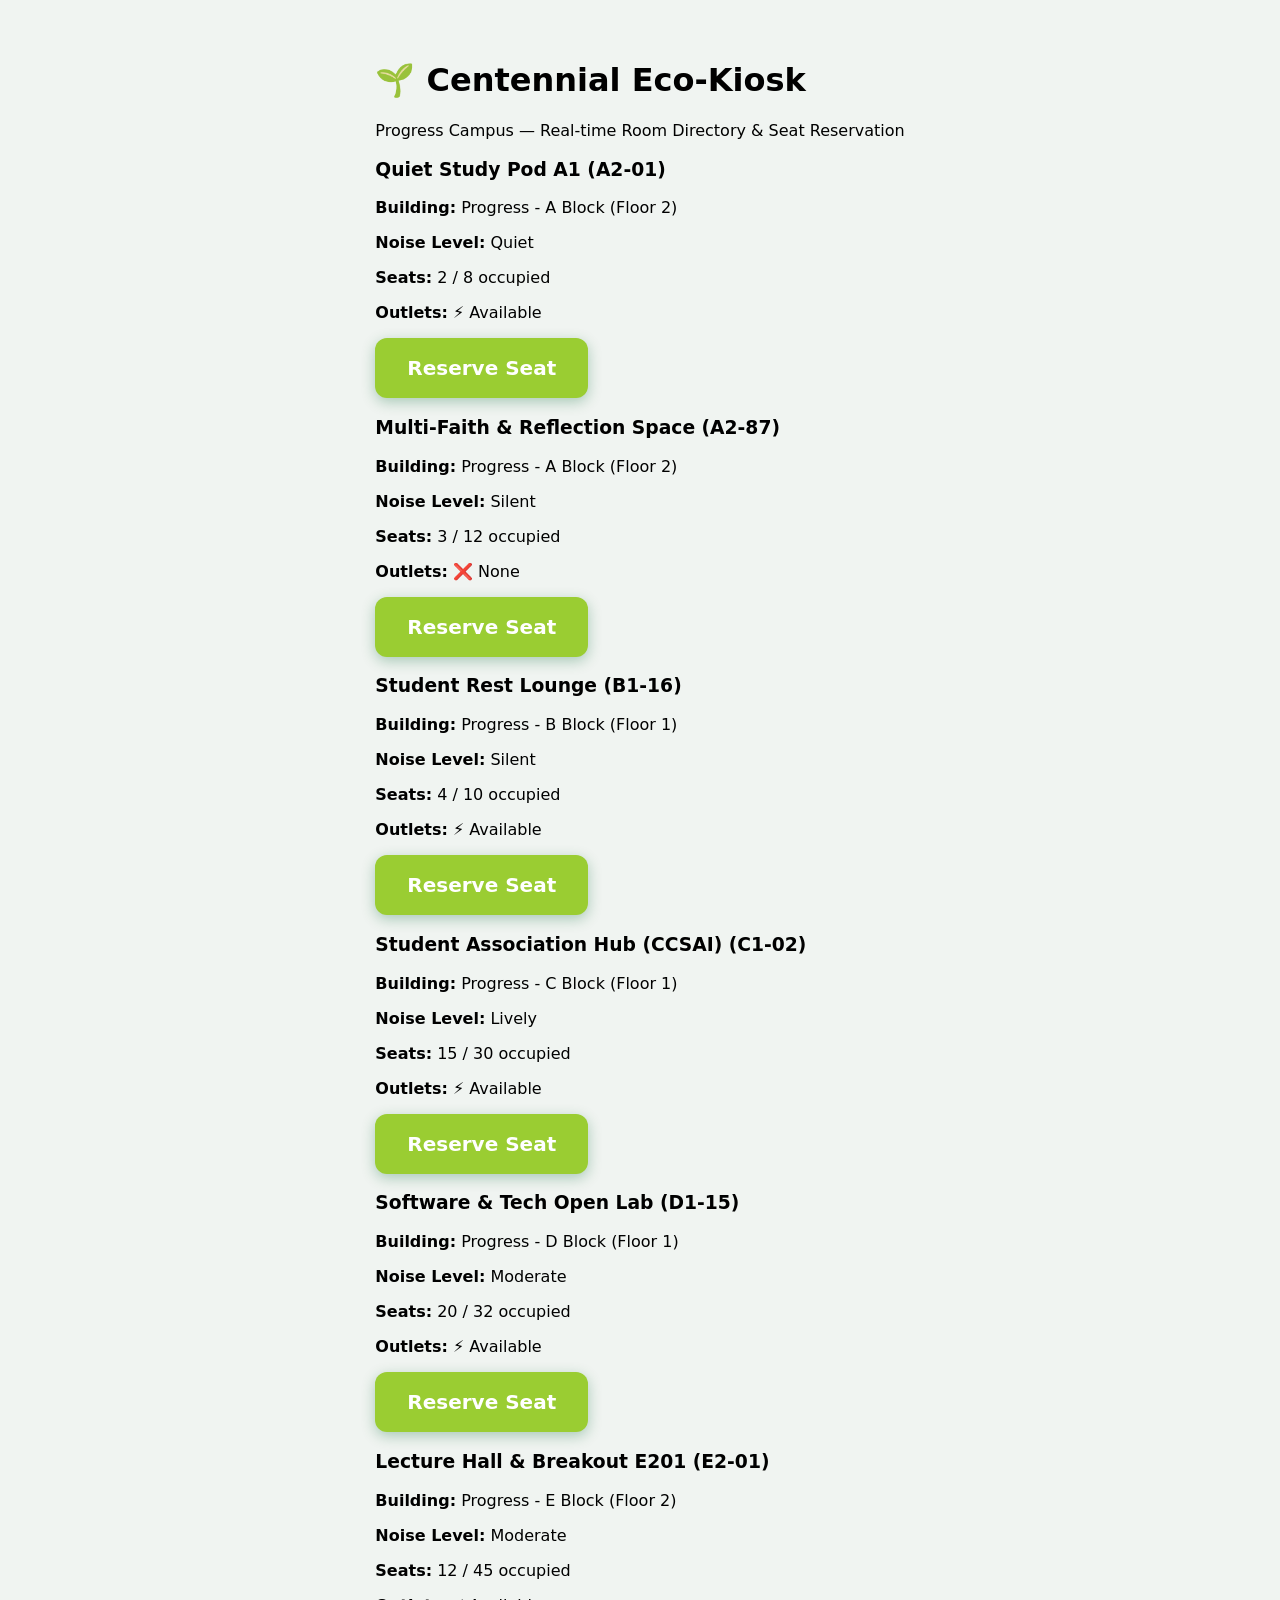
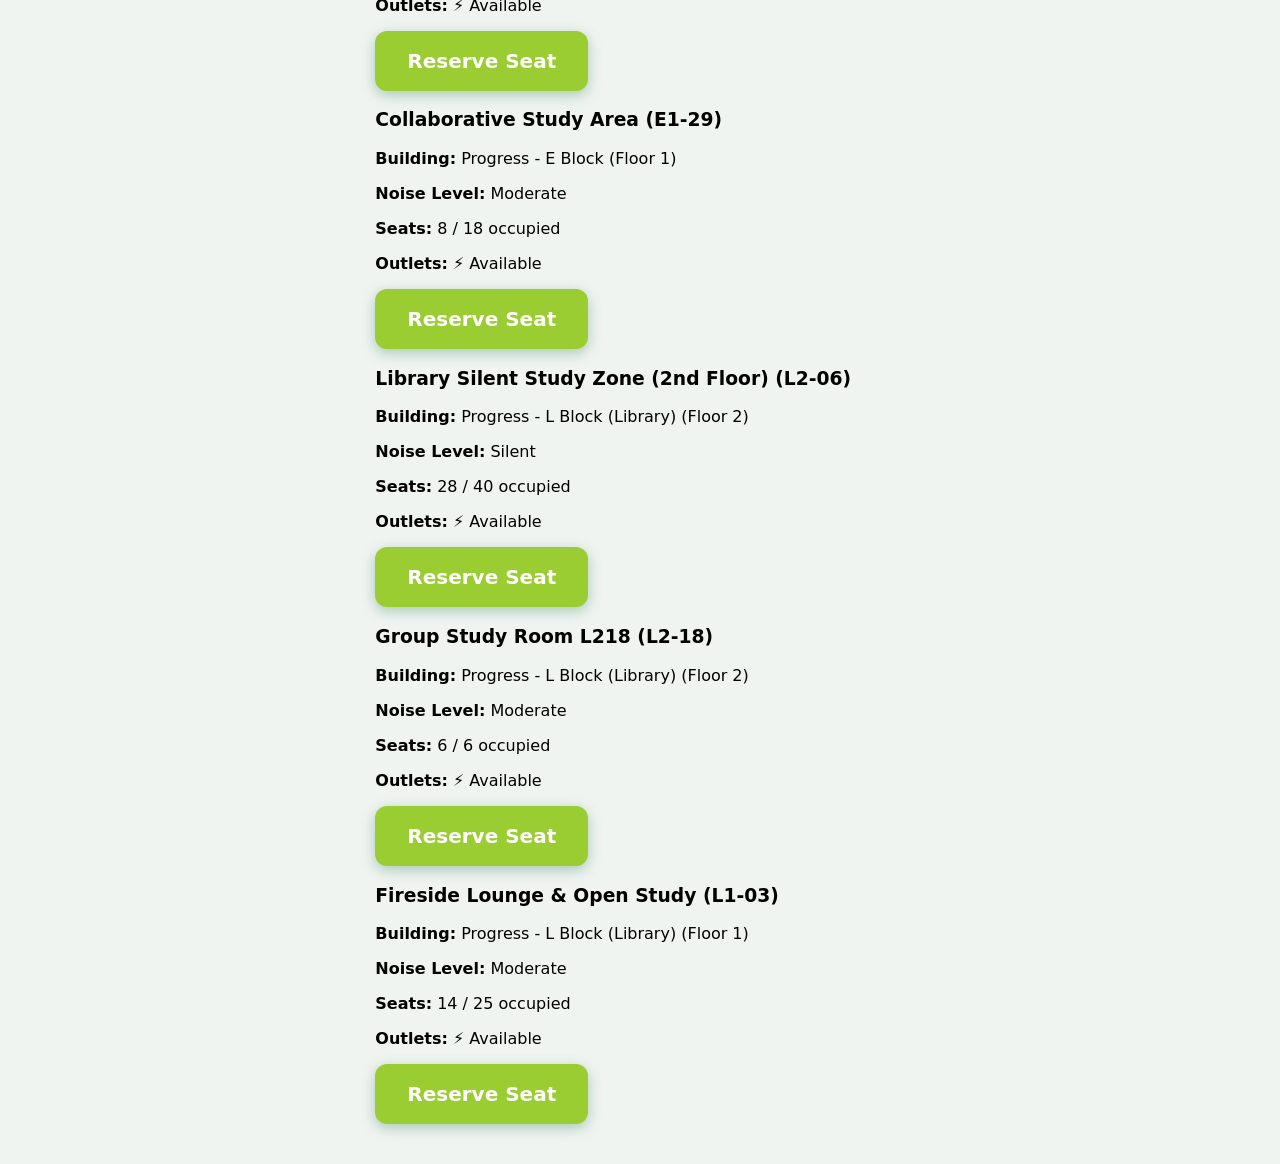
==== Hackathon-main/Hackathon-main/index.html @ 148f4850 "updating the java, and make it connecting with others" ====
<!DOCTYPE html>
<html lang="en">
<head>
  <meta charset="UTF-8" />
  <meta name="viewport" content="width=device-width, initial-scale=1.0" />
  <title>Centennial Eco-Kiosk Navigation & Booking</title>
  <link rel="stylesheet" href="style.css" />
</head>
<body>

  <div class="kiosk-container">
    <header class="kiosk-header">
      <h1>🌱 Centennial Eco-Kiosk</h1>
      <p>Progress Campus — Real-time Room Directory & Seat Reservation</p>
    </header>

    <!-- Rooms will dynamically render here -->
    <div id="room-list" class="room-grid"></div>
  </div>

  <!-- Reservation Modal -->
  <div class="modal-overlay" id="reservationModal">
    <div class="modal-card">
      <div class="modal-header">
        <h2 class="modal-title">Reserve a Study Seat</h2>
        <p class="modal-subtitle">Room Selection</p>
      </div>

      <form id="reservationForm" onsubmit="handleReservation(event)">
        <div class="form-group">
          <label class="form-label" for="duration">Duration</label>
          <select class="touch-select" id="duration" required>
            <option value="30">30 Minutes</option>
            <option value="60" selected>1 Hour</option>
            <option value="120">2 Hours</option>
          </select>
        </div>

        <div class="form-group">
          <label class="form-label" for="studentId">Student ID (Optional)</label>
          <input 
            type="text" 
            class="touch-input" 
            id="studentId" 
            placeholder="e.g. 301234567" 
            autocomplete="off"
          />
        </div>

        <div class="modal-actions">
          <button type="button" class="btn-action btn-cancel" onclick="closeModal()">Cancel</button>
          <button type="submit" class="btn-action btn-confirm">Confirm Spot</button>
        </div>
      </form>
    </div>
  </div>

  <script src="script.js"></script>
</body>
</html>
---- Hackathon-main/Hackathon-main/style.css ----
* {
    box-sizing: border-box;
    font-family: system-ui, -apple-system, BlinkMacSystemFont, "Segoe UI", Roboto, sans-serif;
}

body {
    margin: 0;
    padding: 40px;
    background-color: #f0f4f1; /* Light mint/grey tint matching eco-kiosk feel */
    display: flex;
    justify-content: center;
    align-items: center;
    min-height: 100vh;
}

/* Kiosk Trigger Button - Main Color */
.kiosk-btn {
    background-color: yellowgreen; /* Main Color */
    color: #ffffff;
    font-size: 1.25rem;
    font-weight: 700;
    padding: 18px 32px;
    border: none;
    border-radius: 12px;
    cursor: pointer;
    box-shadow: 0 4px 14px rgba(0, 102, 51, 0.3);
    transition: transform 0.1s ease, background-color 0.2s ease;
}

.kiosk-btn:active {
    transform: scale(0.97);
    background-color: #7ab619; /* Darker yellowgreen */
}

/* Modal Backdrop Overlay */
.modal-overlay {
    position: fixed;
    top: 0;
    left: 0;
    width: 100vw;
    height: 100vh;
    background-color: rgba(10, 25, 15, 0.65); /* Dark green-tinted backdrop */
    backdrop-filter: blur(5px);
    display: flex;
    justify-content: center;
    align-items: center;
    opacity: 0;
    pointer-events: none;
    transition: opacity 0.25s ease-in-out;
}

/* Active Modal State */
.modal-overlay.active {
    opacity: 1;
    pointer-events: auto;
}

/* Modal Container with Main Color Accent Bar */
.modal-card {
    background-color: #ffffff;
    width: 90%;
    max-width: 550px;
    padding: 36px;
    border-radius: 20px;
    border-top: 8px solid yellowgreen; /* Brand accent top border */
    box-shadow: 0 16px 36px rgba(0, 50, 20, 0.25);
    transform: translateY(20px);
    transition: transform 0.25s ease-in-out;
}

.modal-overlay.active .modal-card {
    transform: translateY(0);
}

/* Modal Content Header */
.modal-header {
    margin-bottom: 24px;
}

.modal-title {
    font-size: 1.85rem;
    font-weight: 800;
    color: #7ab619; /* Dark yellowgreen */
    margin: 0 0 6px 0;
    letter-spacing: -0.5px;
}

.modal-subtitle {
    font-size: 1.1rem;
    font-weight: 500;
    color: #556655;
    margin: 0;
}

/* Touch-Friendly Form Controls */
.form-group {
    margin-bottom: 22px;
}

.form-label {
    display: block;
    font-size: 1.05rem;
    font-weight: 700;
    color: #003319;
    margin-bottom: 8px;
}

.touch-input, 
.touch-select {
    width: 100%;
    height: 58px; /* Large touch area */
    font-size: 1.15rem;
    font-weight: 500;
    padding: 0 18px;
    border: 2px solid #c2d6cc;
    border-radius: 12px;
    background-color: #f9fbf9;
    color: #1a1a1a;
    outline: none;
    transition: border-color 0.2s ease, background-color 0.2s ease;
}

.touch-input:focus, 
.touch-select:focus {
    border-color: yellowgreen; /* Focus ring main color */
    background-color: #ffffff;
    box-shadow: 0 0 0 3px rgba(0, 102, 51, 0.15);
}

/* Action Button Group */
.modal-actions {
    display: flex;
    gap: 16px;
    margin-top: 32px;
}

.btn-action {
    flex: 1;
    height: 62px;
    font-size: 1.2rem;
    font-weight: 700;
    border-radius: 12px;
    border: none;
    cursor: pointer;
}

.btn-cancel {
    background-color: #e5ebe7;
    color: #334433;
}

.btn-cancel:active {
    background-color: #d0ded4;
}

/* Primary Confirm Button - Main Color with Gold Touch Effect */
.btn-confirm {
    background-color: yellowgreen;
    color: #ffffff;
    box-shadow: 0 4px 12px rgba(0, 102, 51, 0.25);
}

.btn-confirm:active {
    background-color: #7ab619;
    border-bottom: 3px solid #ffcc00; /* Gold active indicator */
}

.btn-action:active {
    transform: scale(0.98);
}
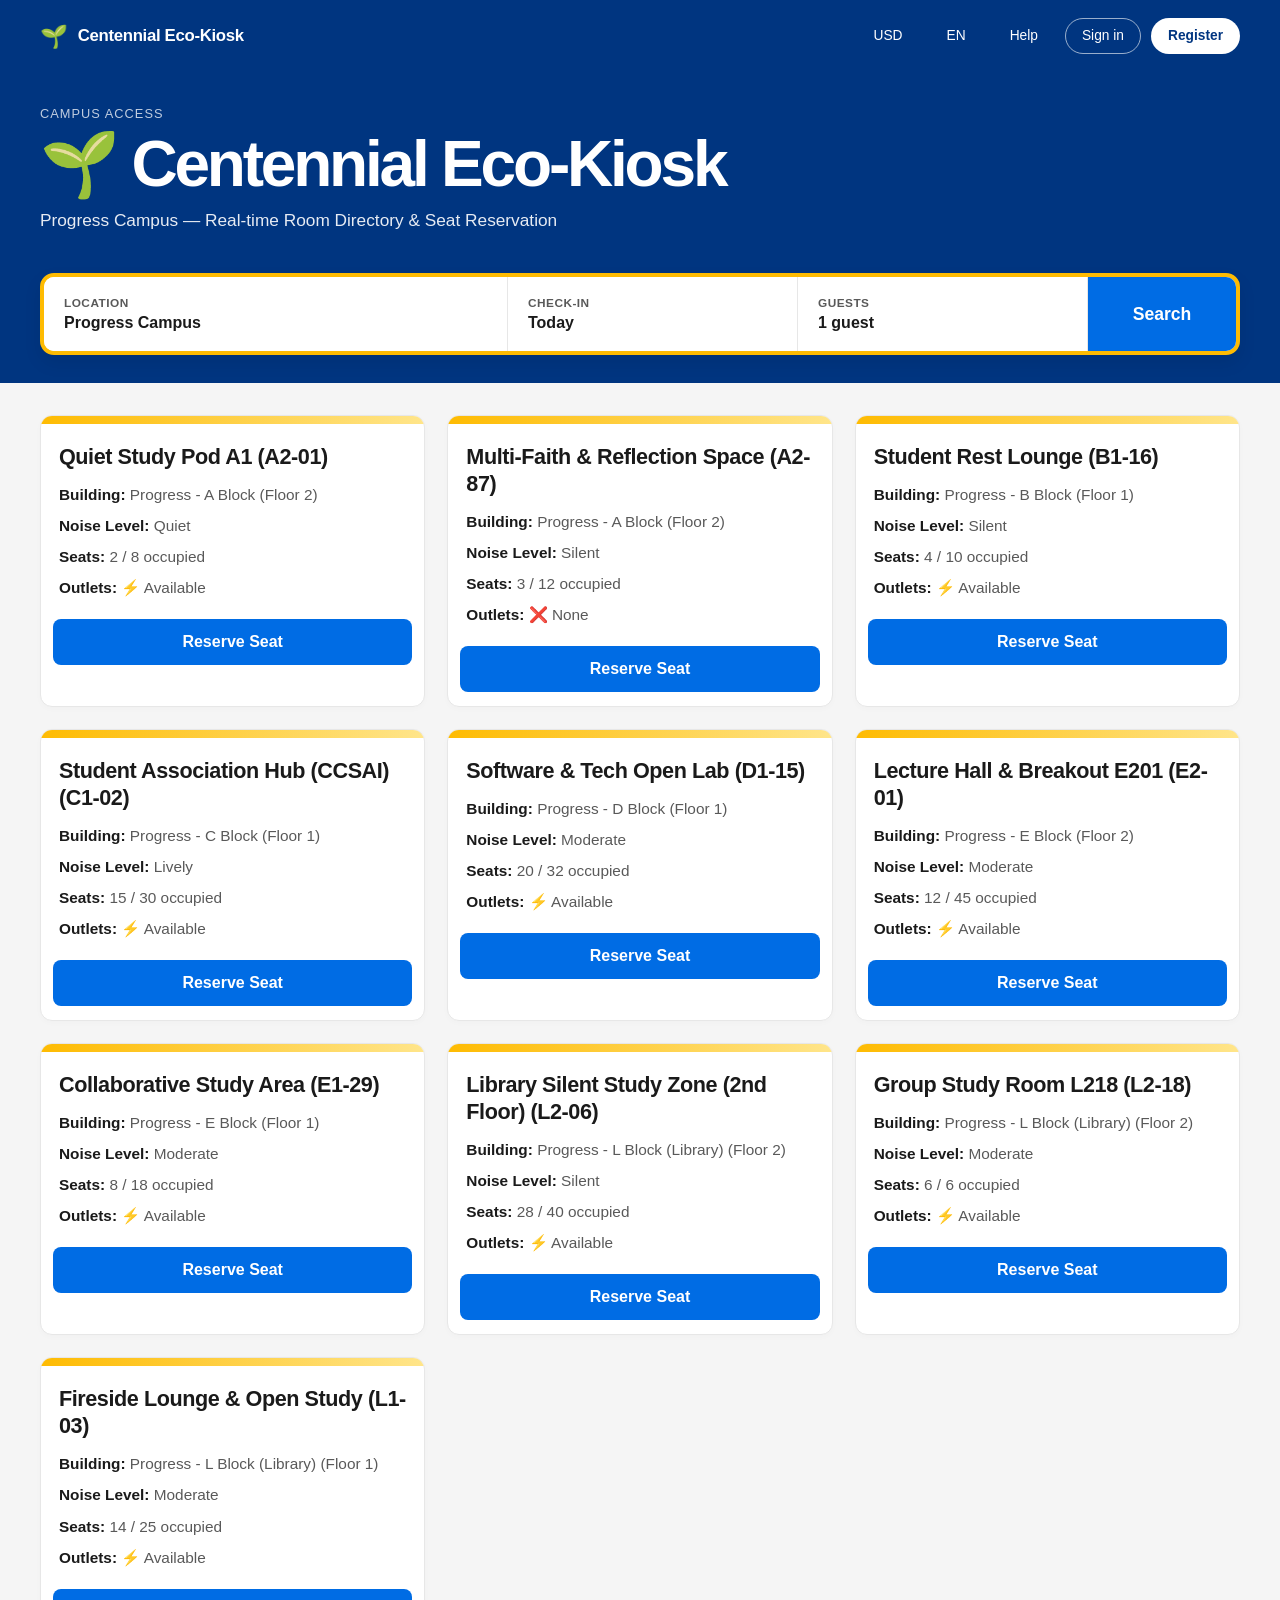
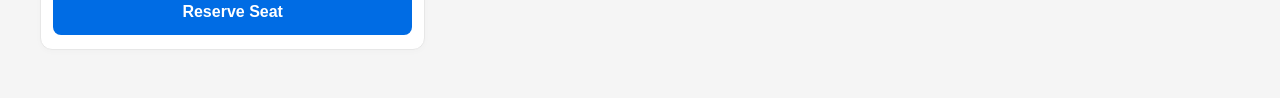
==== commit 2dcc4f8a: "update webpage" ====
--- a/Hackathon-main/Hackathon-main/index.html
+++ b/Hackathon-main/Hackathon-main/index.html
@@ -7,15 +7,54 @@
   <link rel="stylesheet" href="style.css" />
 </head>
 <body>
+  <div class="booking-shell">
+    <header class="booking-header">
+      <div class="container topbar">
+        <div class="brand-mark" aria-label="Centennial Eco-Kiosk brand">
+          <span class="brand-icon">🌱</span>
+          <span class="brand-text">Centennial Eco-Kiosk</span>
+        </div>
 
-  <div class="kiosk-container">
-    <header class="kiosk-header">
-      <h1>🌱 Centennial Eco-Kiosk</h1>
-      <p>Progress Campus — Real-time Room Directory & Seat Reservation</p>
+        <nav class="utility-nav" aria-label="Utility menu">
+          <button type="button" class="nav-pill nav-action">USD</button>
+          <button type="button" class="nav-pill nav-action">EN</button>
+          <button type="button" class="nav-pill nav-link">Help</button>
+          <button type="button" class="nav-pill nav-outline">Sign in</button>
+          <button type="button" class="nav-pill nav-primary">Register</button>
+        </nav>
+      </div>
+
+      <div class="container hero-wrap">
+        <div class="hero-copy">
+          <p class="eyebrow">Campus access</p>
+          <h1>🌱 Centennial Eco-Kiosk</h1>
+          <p>Progress Campus — Real-time Room Directory & Seat Reservation</p>
+        </div>
+      </div>
+
+      <div class="container search-shell-wrap">
+        <div class="search-shell" aria-label="Search and booking filters">
+          <div class="search-section">
+            <span class="section-label">Location</span>
+            <span class="section-value">Progress Campus</span>
+          </div>
+          <div class="search-section">
+            <span class="section-label">Check-in</span>
+            <span class="section-value">Today</span>
+          </div>
+          <div class="search-section">
+            <span class="section-label">Guests</span>
+            <span class="section-value">1 guest</span>
+          </div>
+          <button type="button" class="search-button">Search</button>
+        </div>
+      </div>
     </header>
 
-    <!-- Rooms will dynamically render here -->
-    <div id="room-list" class="room-grid"></div>
+    <main class="page-main container">
+      <!-- Rooms will dynamically render here -->
+      <div id="room-list" class="room-grid" aria-live="polite"></div>
+    </main>
   </div>
 
   <!-- Reservation Modal -->
--- a/Hackathon-main/Hackathon-main/style.css
+++ b/Hackathon-main/Hackathon-main/style.css
@@ -1,170 +1,450 @@
+:root {
+  --booking-navy: #003580;
+  --booking-blue: #006ce4;
+  --booking-yellow: #febb02;
+  --booking-yellow-alt: #ffb700;
+  --booking-bg: #f5f5f5;
+  --booking-white: #ffffff;
+  --booking-border: #e7e7e7;
+  --booking-text: #1a1a1a;
+  --booking-secondary: #595959;
+  --booking-shadow: 0 8px 18px rgba(0, 0, 0, 0.08);
+}
+
 * {
-    box-sizing: border-box;
-    font-family: system-ui, -apple-system, BlinkMacSystemFont, "Segoe UI", Roboto, sans-serif;
+  box-sizing: border-box;
+  font-family: BlinkMacSystemFont, -apple-system, "Segoe UI", Roboto, Helvetica, Arial, sans-serif;
+}
+
+html {
+  scroll-behavior: smooth;
 }
 
 body {
-    margin: 0;
-    padding: 40px;
-    background-color: #f0f4f1; /* Light mint/grey tint matching eco-kiosk feel */
-    display: flex;
-    justify-content: center;
-    align-items: center;
-    min-height: 100vh;
-}
-
-/* Kiosk Trigger Button - Main Color */
+  margin: 0;
+  min-height: 100vh;
+  background: var(--booking-bg);
+  color: var(--booking-text);
+}
+
+button,
+input,
+select {
+  font: inherit;
+}
+
+button {
+  border: none;
+  background: none;
+  cursor: pointer;
+}
+
+.container {
+  width: min(1200px, calc(100% - 32px));
+  margin: 0 auto;
+}
+
+.booking-shell {
+  min-height: 100vh;
+}
+
+.booking-header {
+  background: var(--booking-navy);
+  color: var(--booking-white);
+  padding-bottom: 28px;
+  position: relative;
+}
+
+.topbar {
+  display: flex;
+  align-items: center;
+  justify-content: space-between;
+  min-height: 72px;
+  gap: 16px;
+}
+
+.brand-mark {
+  display: inline-flex;
+  align-items: center;
+  gap: 10px;
+  font-weight: 700;
+  letter-spacing: -0.02em;
+  color: var(--booking-white);
+}
+
+.brand-icon {
+  font-size: 1.4rem;
+}
+
+.brand-text {
+  font-size: 1.05rem;
+}
+
+.utility-nav {
+  display: flex;
+  align-items: center;
+  gap: 10px;
+  flex-wrap: wrap;
+  justify-content: flex-end;
+}
+
+.nav-pill {
+  border-radius: 999px;
+  padding: 10px 16px;
+  font-size: 0.86rem;
+  line-height: 1;
+  border: 1px solid transparent;
+  transition: all 0.2s ease;
+}
+
+.nav-action,
+.nav-link {
+  background: transparent;
+  color: var(--booking-white);
+}
+
+.nav-action:hover,
+.nav-link:hover {
+  background: rgba(255, 255, 255, 0.08);
+}
+
+.nav-outline {
+  background: transparent;
+  color: var(--booking-white);
+  border-color: rgba(255, 255, 255, 0.6);
+}
+
+.nav-primary {
+  background: var(--booking-white);
+  color: var(--booking-navy);
+  font-weight: 700;
+}
+
+.hero-wrap {
+  padding-top: 34px;
+  padding-bottom: 68px;
+}
+
+.hero-copy {
+  max-width: 720px;
+}
+
+.eyebrow {
+  margin: 0 0 10px;
+  font-size: 0.8rem;
+  letter-spacing: 0.08em;
+  text-transform: uppercase;
+  color: rgba(255, 255, 255, 0.75);
+}
+
+.hero-copy h1 {
+  margin: 0;
+  font-size: clamp(2.3rem, 5vw, 4rem);
+  line-height: 1.05;
+  letter-spacing: -0.05em;
+  font-weight: 800;
+  color: var(--booking-white);
+}
+
+.hero-copy p:last-child {
+  margin: 12px 0 0;
+  font-size: 1.08rem;
+  color: rgba(255, 255, 255, 0.9);
+}
+
+.search-shell-wrap {
+  position: relative;
+  margin-top: -26px;
+}
+
+.search-shell {
+  background: var(--booking-white);
+  border: 4px solid var(--booking-yellow);
+  border-radius: 14px;
+  overflow: hidden;
+  box-shadow: var(--booking-shadow);
+  display: grid;
+  grid-template-columns: 1.6fr 1fr 1fr auto;
+}
+
+.search-section {
+  display: flex;
+  flex-direction: column;
+  justify-content: center;
+  gap: 4px;
+  padding: 18px 20px;
+  min-height: 74px;
+  border-right: 1px solid var(--booking-border);
+  background: var(--booking-white);
+}
+
+.section-label {
+  font-size: 0.74rem;
+  color: var(--booking-secondary);
+  text-transform: uppercase;
+  letter-spacing: 0.04em;
+  font-weight: 700;
+}
+
+.section-value {
+  font-size: 1rem;
+  font-weight: 700;
+  color: var(--booking-text);
+}
+
+.search-button {
+  min-width: 148px;
+  background: var(--booking-blue);
+  color: var(--booking-white);
+  font-weight: 700;
+  font-size: 1.1rem;
+  border-radius: 0;
+  transition: background 0.2s ease;
+}
+
+.search-button:hover {
+  background: #0058c7;
+}
+
+.page-main {
+  padding: 32px 0 48px;
+}
+
+.room-grid {
+  display: grid;
+  grid-template-columns: repeat(3, minmax(0, 1fr));
+  gap: 22px;
+}
+
+.room-card {
+  background: var(--booking-white);
+  border: 1px solid var(--booking-border);
+  border-radius: 12px;
+  box-shadow: 0 2px 6px rgba(0, 0, 0, 0.02);
+  overflow: hidden;
+  display: flex;
+  flex-direction: column;
+  transition: box-shadow 0.2s ease, transform 0.2s ease, border-color 0.2s ease;
+}
+
+.room-card:hover {
+  transform: translateY(-2px);
+  border-color: rgba(0, 108, 228, 0.25);
+  box-shadow: 0 10px 24px rgba(0, 0, 0, 0.08);
+}
+
+.room-card::before {
+  content: "";
+  display: block;
+  height: 8px;
+  background: linear-gradient(90deg, var(--booking-yellow), #ffe58a);
+}
+
+.room-info {
+  padding: 20px 18px 12px;
+}
+
+.room-info h3 {
+  margin: 0 0 12px;
+  font-size: 1.35rem;
+  line-height: 1.25;
+  letter-spacing: -0.02em;
+}
+
+.room-info p {
+  margin: 0 0 8px;
+  color: var(--booking-secondary);
+  font-size: 0.96rem;
+  line-height: 1.5;
+}
+
+.room-info strong {
+  color: var(--booking-text);
+}
+
 .kiosk-btn {
-    background-color: yellowgreen; /* Main Color */
-    color: #ffffff;
-    font-size: 1.25rem;
-    font-weight: 700;
-    padding: 18px 32px;
-    border: none;
+  width: calc(100% - 24px);
+  margin: 0 12px 14px;
+  background: var(--booking-blue);
+  color: var(--booking-white);
+  border-radius: 8px;
+  font-size: 1rem;
+  font-weight: 700;
+  padding: 14px 18px;
+  transition: background 0.2s ease, transform 0.2s ease;
+}
+
+.kiosk-btn:hover {
+  background: #0058c7;
+}
+
+.kiosk-btn:active {
+  transform: scale(0.98);
+}
+
+.modal-overlay {
+  position: fixed;
+  inset: 0;
+  background: rgba(0, 0, 0, 0.32);
+  backdrop-filter: blur(3px);
+  display: flex;
+  justify-content: center;
+  align-items: center;
+  opacity: 0;
+  pointer-events: none;
+  transition: opacity 0.2s ease;
+}
+
+.modal-overlay.active {
+  opacity: 1;
+  pointer-events: auto;
+}
+
+.modal-card {
+  background: var(--booking-white);
+  width: min(560px, calc(100% - 24px));
+  border-radius: 16px;
+  padding: 28px 28px 24px;
+  box-shadow: 0 22px 44px rgba(0, 0, 0, 0.18);
+  transform: translateY(10px);
+  transition: transform 0.2s ease;
+}
+
+.modal-overlay.active .modal-card {
+  transform: translateY(0);
+}
+
+.modal-header {
+  margin-bottom: 22px;
+}
+
+.modal-title {
+  margin: 0 0 8px;
+  color: var(--booking-navy);
+  font-size: clamp(1.8rem, 3vw, 2.4rem);
+  letter-spacing: -0.04em;
+}
+
+.modal-subtitle {
+  margin: 0;
+  color: var(--booking-secondary);
+  font-size: 1rem;
+}
+
+.form-group {
+  margin-bottom: 18px;
+}
+
+.form-label {
+  display: block;
+  margin-bottom: 8px;
+  font-size: 0.92rem;
+  color: var(--booking-text);
+  font-weight: 700;
+}
+
+.touch-input,
+.touch-select {
+  width: 100%;
+  height: 52px;
+  border: 1px solid var(--booking-border);
+  border-radius: 10px;
+  padding: 0 14px;
+  background: #fafafa;
+  color: var(--booking-text);
+  outline: none;
+  transition: border-color 0.2s ease, box-shadow 0.2s ease;
+}
+
+.touch-input:focus,
+.touch-select:focus {
+  border-color: var(--booking-blue);
+  box-shadow: 0 0 0 3px rgba(0, 108, 228, 0.14);
+  background: var(--booking-white);
+}
+
+.modal-actions {
+  display: flex;
+  gap: 14px;
+  margin-top: 28px;
+}
+
+.btn-action {
+  flex: 1;
+  height: 54px;
+  border-radius: 10px;
+  font-size: 1.02rem;
+  font-weight: 700;
+  transition: transform 0.2s ease, opacity 0.2s ease;
+}
+
+.btn-cancel {
+  background: #edf0f3;
+  color: var(--booking-text);
+}
+
+.btn-confirm {
+  background: var(--booking-blue);
+  color: var(--booking-white);
+  box-shadow: 0 8px 18px rgba(0, 108, 228, 0.25);
+}
+
+.btn-action:active {
+  transform: scale(0.98);
+}
+
+@media (max-width: 980px) {
+  .room-grid {
+    grid-template-columns: repeat(2, minmax(0, 1fr));
+  }
+
+  .search-shell {
+    grid-template-columns: 1fr 1fr;
+  }
+
+  .search-button {
+    min-height: 72px;
+  }
+}
+
+@media (max-width: 720px) {
+  .topbar {
+    align-items: flex-start;
+    flex-direction: column;
+    padding-top: 12px;
+  }
+
+  .utility-nav {
+    width: 100%;
+    justify-content: flex-start;
+  }
+
+  .hero-wrap {
+    padding-top: 18px;
+    padding-bottom: 58px;
+  }
+
+  .search-shell {
+    grid-template-columns: 1fr;
+    border-width: 3px;
     border-radius: 12px;
-    cursor: pointer;
-    box-shadow: 0 4px 14px rgba(0, 102, 51, 0.3);
-    transition: transform 0.1s ease, background-color 0.2s ease;
-}
-
-.kiosk-btn:active {
-    transform: scale(0.97);
-    background-color: #7ab619; /* Darker yellowgreen */
-}
-
-/* Modal Backdrop Overlay */
-.modal-overlay {
-    position: fixed;
-    top: 0;
-    left: 0;
-    width: 100vw;
-    height: 100vh;
-    background-color: rgba(10, 25, 15, 0.65); /* Dark green-tinted backdrop */
-    backdrop-filter: blur(5px);
-    display: flex;
-    justify-content: center;
-    align-items: center;
-    opacity: 0;
-    pointer-events: none;
-    transition: opacity 0.25s ease-in-out;
-}
-
-/* Active Modal State */
-.modal-overlay.active {
-    opacity: 1;
-    pointer-events: auto;
-}
-
-/* Modal Container with Main Color Accent Bar */
-.modal-card {
-    background-color: #ffffff;
-    width: 90%;
-    max-width: 550px;
-    padding: 36px;
-    border-radius: 20px;
-    border-top: 8px solid yellowgreen; /* Brand accent top border */
-    box-shadow: 0 16px 36px rgba(0, 50, 20, 0.25);
-    transform: translateY(20px);
-    transition: transform 0.25s ease-in-out;
-}
-
-.modal-overlay.active .modal-card {
-    transform: translateY(0);
-}
-
-/* Modal Content Header */
-.modal-header {
-    margin-bottom: 24px;
-}
-
-.modal-title {
-    font-size: 1.85rem;
-    font-weight: 800;
-    color: #7ab619; /* Dark yellowgreen */
-    margin: 0 0 6px 0;
-    letter-spacing: -0.5px;
-}
-
-.modal-subtitle {
-    font-size: 1.1rem;
-    font-weight: 500;
-    color: #556655;
-    margin: 0;
-}
-
-/* Touch-Friendly Form Controls */
-.form-group {
-    margin-bottom: 22px;
-}
-
-.form-label {
-    display: block;
-    font-size: 1.05rem;
-    font-weight: 700;
-    color: #003319;
-    margin-bottom: 8px;
-}
-
-.touch-input, 
-.touch-select {
+  }
+
+  .search-section {
+    border-right: none;
+    border-bottom: 1px solid var(--booking-border);
+  }
+
+  .search-button {
+    min-height: 62px;
     width: 100%;
-    height: 58px; /* Large touch area */
-    font-size: 1.15rem;
-    font-weight: 500;
-    padding: 0 18px;
-    border: 2px solid #c2d6cc;
-    border-radius: 12px;
-    background-color: #f9fbf9;
-    color: #1a1a1a;
-    outline: none;
-    transition: border-color 0.2s ease, background-color 0.2s ease;
-}
-
-.touch-input:focus, 
-.touch-select:focus {
-    border-color: yellowgreen; /* Focus ring main color */
-    background-color: #ffffff;
-    box-shadow: 0 0 0 3px rgba(0, 102, 51, 0.15);
-}
-
-/* Action Button Group */
-.modal-actions {
-    display: flex;
-    gap: 16px;
-    margin-top: 32px;
-}
-
-.btn-action {
-    flex: 1;
-    height: 62px;
-    font-size: 1.2rem;
-    font-weight: 700;
-    border-radius: 12px;
-    border: none;
-    cursor: pointer;
-}
-
-.btn-cancel {
-    background-color: #e5ebe7;
-    color: #334433;
-}
-
-.btn-cancel:active {
-    background-color: #d0ded4;
-}
-
-/* Primary Confirm Button - Main Color with Gold Touch Effect */
-.btn-confirm {
-    background-color: yellowgreen;
-    color: #ffffff;
-    box-shadow: 0 4px 12px rgba(0, 102, 51, 0.25);
-}
-
-.btn-confirm:active {
-    background-color: #7ab619;
-    border-bottom: 3px solid #ffcc00; /* Gold active indicator */
-}
-
-.btn-action:active {
-    transform: scale(0.98);
-}+  }
+
+  .room-grid {
+    grid-template-columns: 1fr;
+  }
+
+  .modal-actions {
+    flex-direction: column;
+  }
+}
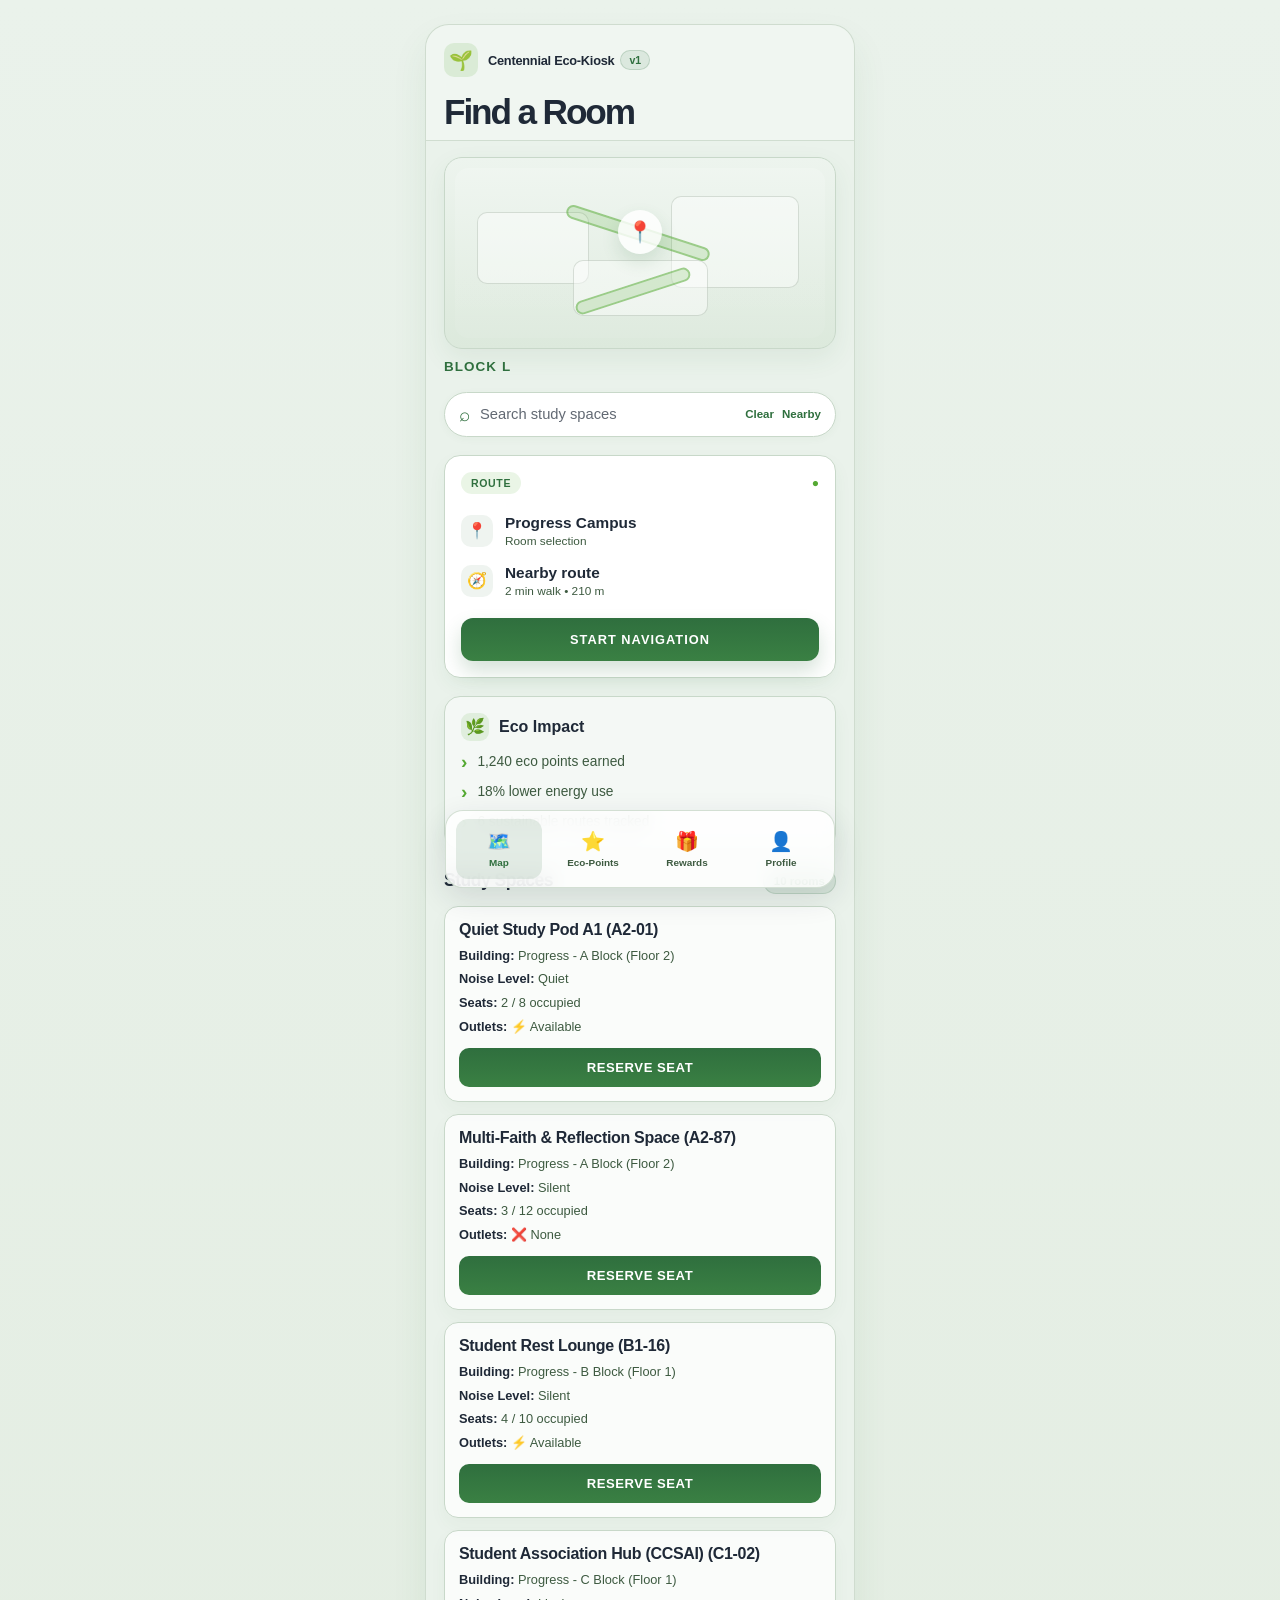
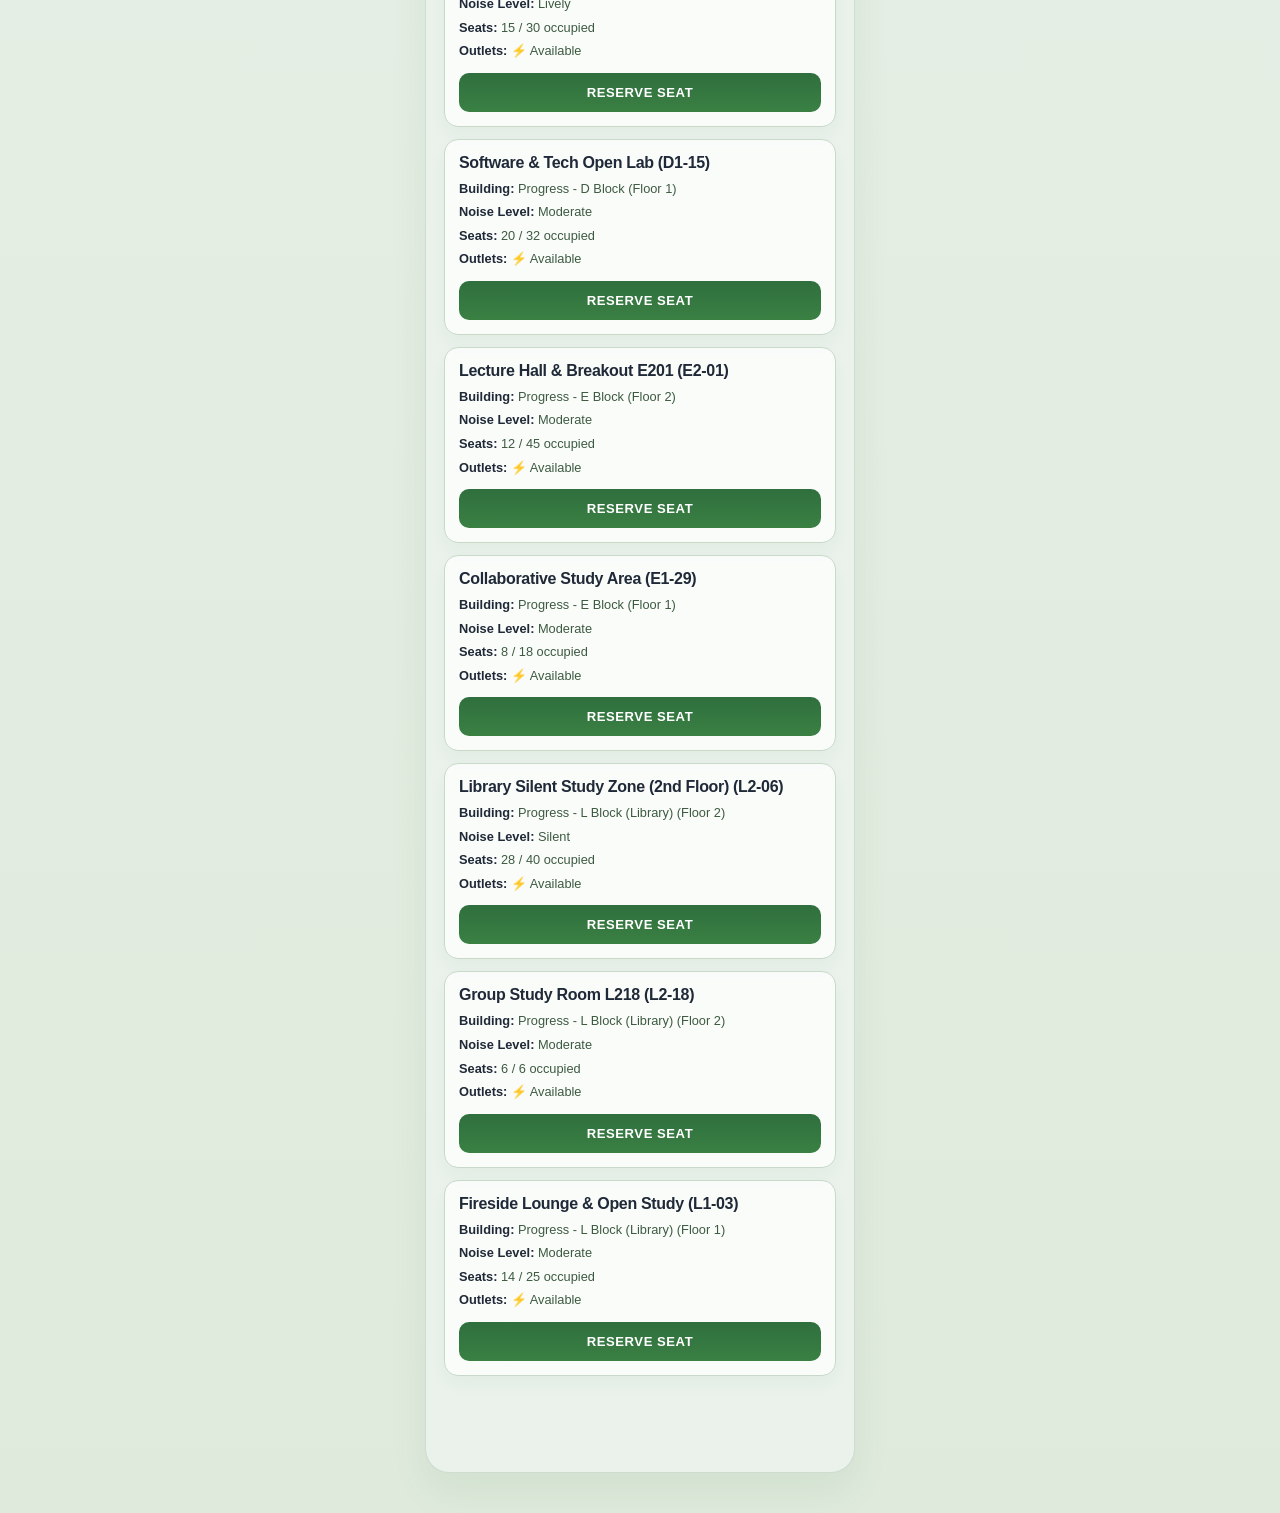
==== commit 08225a8d: "update this version" ====
--- a/Hackathon-main/Hackathon-main/index.html
+++ b/Hackathon-main/Hackathon-main/index.html
@@ -7,54 +7,113 @@
   <link rel="stylesheet" href="style.css" />
 </head>
 <body>
-  <div class="booking-shell">
-    <header class="booking-header">
-      <div class="container topbar">
-        <div class="brand-mark" aria-label="Centennial Eco-Kiosk brand">
+  <div class="eco-app">
+    <header class="eco-header">
+      <div class="app-topbar">
+        <div class="brand-row" aria-label="Centennial Eco-Kiosk brand">
           <span class="brand-icon">🌱</span>
-          <span class="brand-text">Centennial Eco-Kiosk</span>
-        </div>
-
-        <nav class="utility-nav" aria-label="Utility menu">
-          <button type="button" class="nav-pill nav-action">USD</button>
-          <button type="button" class="nav-pill nav-action">EN</button>
-          <button type="button" class="nav-pill nav-link">Help</button>
-          <button type="button" class="nav-pill nav-outline">Sign in</button>
-          <button type="button" class="nav-pill nav-primary">Register</button>
-        </nav>
-      </div>
-
-      <div class="container hero-wrap">
-        <div class="hero-copy">
-          <p class="eyebrow">Campus access</p>
-          <h1>🌱 Centennial Eco-Kiosk</h1>
-          <p>Progress Campus — Real-time Room Directory & Seat Reservation</p>
+          <div class="brand-copy">
+            <span class="brand-title">Centennial Eco-Kiosk</span>
+            <span class="brand-version">v1</span>
+          </div>
         </div>
       </div>
 
-      <div class="container search-shell-wrap">
-        <div class="search-shell" aria-label="Search and booking filters">
-          <div class="search-section">
-            <span class="section-label">Location</span>
-            <span class="section-value">Progress Campus</span>
-          </div>
-          <div class="search-section">
-            <span class="section-label">Check-in</span>
-            <span class="section-value">Today</span>
-          </div>
-          <div class="search-section">
-            <span class="section-label">Guests</span>
-            <span class="section-value">1 guest</span>
-          </div>
-          <button type="button" class="search-button">Search</button>
-        </div>
+      <div class="section-kicker">
+        <h2>Find a Room</h2>
       </div>
     </header>
 
-    <main class="page-main container">
-      <!-- Rooms will dynamically render here -->
-      <div id="room-list" class="room-grid" aria-live="polite"></div>
+    <main class="eco-main">
+      <section class="map-panel" aria-label="Campus map overview">
+        <div class="map-card">
+          <div class="map-art">
+            <span class="map-pin">📍</span>
+            <div class="block block-one"></div>
+            <div class="block block-two"></div>
+            <div class="block block-three"></div>
+            <div class="route route-one"></div>
+            <div class="route route-two"></div>
+          </div>
+        </div>
+        <div class="map-label">Block L</div>
+      </section>
+
+      <section class="search-bar" aria-label="Search field">
+        <span class="search-icon">⌕</span>
+        <span class="search-placeholder">Search study spaces</span>
+        <div class="search-actions">
+          <span>Clear</span>
+          <span>Nearby</span>
+        </div>
+      </section>
+
+      <section class="info-card destination-card" aria-label="Destination details">
+        <div class="card-head-row">
+          <span class="card-badge">Route</span>
+          <span class="status-dot">●</span>
+        </div>
+
+        <div class="detail-row">
+          <span class="row-icon">📍</span>
+          <div class="row-copy">
+            <strong>Progress Campus</strong>
+            <small>Room selection</small>
+          </div>
+        </div>
+
+        <div class="detail-row">
+          <span class="row-icon">🧭</span>
+          <div class="row-copy">
+            <strong>Nearby route</strong>
+            <small>2 min walk • 210 m</small>
+          </div>
+        </div>
+
+        <button type="button" class="primary-action">START NAVIGATION</button>
+      </section>
+
+      <section class="info-card impact-card" aria-label="Eco impact summary">
+        <div class="impact-header">
+          <span class="leaf-badge">🌿</span>
+          <span>Eco Impact</span>
+        </div>
+
+        <ul class="impact-list">
+          <li><span class="arrow">›</span> 1,240 eco points earned</li>
+          <li><span class="arrow">›</span> 18% lower energy use</li>
+          <li><span class="arrow">›</span> 6 sustainable routes tracked</li>
+        </ul>
+      </section>
+
+      <section class="rooms-panel" aria-label="Available rooms">
+        <div class="rooms-header">
+          <h3>Study Spaces</h3>
+          <span class="count-badge">10 rooms</span>
+        </div>
+
+        <div id="room-list" class="room-grid" aria-live="polite"></div>
+      </section>
     </main>
+
+    <nav class="bottom-nav" aria-label="Bottom navigation">
+      <button type="button" class="nav-item active">
+        <span class="nav-icon">🗺️</span>
+        <span>Map</span>
+      </button>
+      <button type="button" class="nav-item">
+        <span class="nav-icon">⭐</span>
+        <span>Eco-Points</span>
+      </button>
+      <button type="button" class="nav-item">
+        <span class="nav-icon">🎁</span>
+        <span>Rewards</span>
+      </button>
+      <button type="button" class="nav-item">
+        <span class="nav-icon">👤</span>
+        <span>Profile</span>
+      </button>
+    </nav>
   </div>
 
   <!-- Reservation Modal -->
--- a/Hackathon-main/Hackathon-main/style.css
+++ b/Hackathon-main/Hackathon-main/style.css
@@ -1,19 +1,21 @@
 :root {
-  --booking-navy: #003580;
-  --booking-blue: #006ce4;
-  --booking-yellow: #febb02;
-  --booking-yellow-alt: #ffb700;
-  --booking-bg: #f5f5f5;
-  --booking-white: #ffffff;
-  --booking-border: #e7e7e7;
-  --booking-text: #1a1a1a;
-  --booking-secondary: #595959;
-  --booking-shadow: 0 8px 18px rgba(0, 0, 0, 0.08);
+  --eco-bg: #eaf2eb;
+  --eco-bg-strong: #dfeadc;
+  --eco-card: #ffffff;
+  --eco-card-soft: #f8faf8;
+  --eco-green: #2f6f3e;
+  --eco-green-strong: #3a8043;
+  --eco-leaf: #55a933;
+  --eco-leaf-soft: #74c137;
+  --eco-line: #c8d8c9;
+  --eco-text: #1f2937;
+  --eco-subtle: #3d5a40;
+  --eco-shadow: 0 10px 26px rgba(47, 111, 62, 0.08);
 }
 
 * {
   box-sizing: border-box;
-  font-family: BlinkMacSystemFont, -apple-system, "Segoe UI", Roboto, Helvetica, Arial, sans-serif;
+  font-family: Inter, "Segoe UI", Roboto, Helvetica, Arial, sans-serif;
 }
 
 html {
@@ -23,8 +25,8 @@
 body {
   margin: 0;
   min-height: 100vh;
-  background: var(--booking-bg);
-  color: var(--booking-text);
+  background: linear-gradient(180deg, var(--eco-bg) 0%, var(--eco-bg-strong) 100%);
+  color: var(--eco-text);
 }
 
 button,
@@ -34,259 +36,474 @@
 }
 
 button {
+  cursor: pointer;
   border: none;
   background: none;
-  cursor: pointer;
-}
-
-.container {
-  width: min(1200px, calc(100% - 32px));
+}
+
+.eco-app {
+  width: min(100%, 430px);
+  min-height: 100vh;
   margin: 0 auto;
-}
-
-.booking-shell {
-  min-height: 100vh;
-}
-
-.booking-header {
-  background: var(--booking-navy);
-  color: var(--booking-white);
-  padding-bottom: 28px;
+  background: var(--eco-bg);
+  padding-bottom: 96px;
   position: relative;
 }
 
-.topbar {
+.eco-header {
+  background: rgba(255, 255, 255, 0.28);
+  padding: 18px 18px 8px;
+  border-bottom: 1px solid rgba(200, 216, 201, 0.8);
+}
+
+.app-topbar {
   display: flex;
   align-items: center;
   justify-content: space-between;
-  min-height: 72px;
-  gap: 16px;
-}
-
-.brand-mark {
+}
+
+.brand-row {
   display: inline-flex;
   align-items: center;
   gap: 10px;
+}
+
+.brand-icon {
+  display: inline-flex;
+  align-items: center;
+  justify-content: center;
+  width: 34px;
+  height: 34px;
+  border-radius: 10px;
+  background: rgba(85, 169, 51, 0.14);
+  font-size: 1.2rem;
+}
+
+.brand-copy {
+  display: flex;
+  align-items: center;
+  gap: 6px;
+  flex-wrap: wrap;
+}
+
+.brand-title {
+  font-size: 0.8rem;
   font-weight: 700;
   letter-spacing: -0.02em;
-  color: var(--booking-white);
-}
-
-.brand-icon {
-  font-size: 1.4rem;
-}
-
-.brand-text {
-  font-size: 1.05rem;
-}
-
-.utility-nav {
-  display: flex;
-  align-items: center;
-  gap: 10px;
-  flex-wrap: wrap;
-  justify-content: flex-end;
-}
-
-.nav-pill {
+  color: var(--eco-text);
+}
+
+.brand-version {
+  display: inline-flex;
+  align-items: center;
+  justify-content: center;
+  padding: 3px 8px;
   border-radius: 999px;
-  padding: 10px 16px;
-  font-size: 0.86rem;
-  line-height: 1;
-  border: 1px solid transparent;
-  transition: all 0.2s ease;
-}
-
-.nav-action,
-.nav-link {
-  background: transparent;
-  color: var(--booking-white);
-}
-
-.nav-action:hover,
-.nav-link:hover {
-  background: rgba(255, 255, 255, 0.08);
-}
-
-.nav-outline {
-  background: transparent;
-  color: var(--booking-white);
-  border-color: rgba(255, 255, 255, 0.6);
-}
-
-.nav-primary {
-  background: var(--booking-white);
-  color: var(--booking-navy);
+  background: rgba(47, 111, 62, 0.1);
+  border: 1px solid rgba(47, 111, 62, 0.18);
+  color: var(--eco-green);
+  font-size: 0.66rem;
   font-weight: 700;
 }
 
-.hero-wrap {
-  padding-top: 34px;
-  padding-bottom: 68px;
-}
-
-.hero-copy {
-  max-width: 720px;
-}
-
-.eyebrow {
-  margin: 0 0 10px;
-  font-size: 0.8rem;
+.section-kicker {
+  margin-top: 16px;
+}
+
+.section-kicker h2 {
+  margin: 0;
+  color: var(--eco-text);
+  font-size: clamp(1.8rem, 6vw, 2.2rem);
+  line-height: 1.1;
+  letter-spacing: -0.06em;
+  font-weight: 800;
+}
+
+.eco-main {
+  padding: 16px 18px 0;
+}
+
+.map-panel {
+  margin-bottom: 18px;
+}
+
+.map-card {
+  background: linear-gradient(180deg, #edf4ee 0%, #dce9dc 100%);
+  border: 1px solid var(--eco-line);
+  border-radius: 18px;
+  padding: 10px;
+  box-shadow: var(--eco-shadow);
+}
+
+.map-art {
+  position: relative;
+  height: 170px;
+  border-radius: 14px;
+  background: linear-gradient(180deg, rgba(255,255,255,0.18) 0%, rgba(255,255,255,0.06) 100%);
+  overflow: hidden;
+}
+
+.block {
+  position: absolute;
+  border: 1px solid rgba(61, 90, 64, 0.18);
+  background: rgba(255, 255, 255, 0.44);
+  border-radius: 10px;
+}
+
+.block-one {
+  left: 22px;
+  top: 44px;
+  width: 112px;
+  height: 72px;
+}
+
+.block-two {
+  right: 26px;
+  top: 28px;
+  width: 128px;
+  height: 92px;
+}
+
+.block-three {
+  left: 118px;
+  bottom: 22px;
+  width: 135px;
+  height: 56px;
+}
+
+.route {
+  position: absolute;
+  background: rgba(85, 169, 51, 0.18);
+  border: 2px solid rgba(85, 169, 51, 0.45);
+}
+
+.route-one {
+  left: 108px;
+  top: 58px;
+  width: 150px;
+  height: 14px;
+  transform: rotate(18deg);
+  border-radius: 999px;
+}
+
+.route-two {
+  left: 118px;
+  bottom: 40px;
+  width: 120px;
+  height: 14px;
+  transform: rotate(-18deg);
+  border-radius: 999px;
+}
+
+.map-pin {
+  position: absolute;
+  left: 50%;
+  top: 38%;
+  transform: translate(-50%, -50%);
+  display: inline-flex;
+  align-items: center;
+  justify-content: center;
+  width: 44px;
+  height: 44px;
+  border-radius: 50%;
+  background: rgba(255, 255, 255, 0.82);
+  box-shadow: 0 8px 18px rgba(47, 111, 62, 0.14);
+  font-size: 1.3rem;
+  z-index: 2;
+}
+
+.map-label {
+  margin-top: 10px;
+  font-size: 0.84rem;
+  font-weight: 800;
   letter-spacing: 0.08em;
   text-transform: uppercase;
-  color: rgba(255, 255, 255, 0.75);
-}
-
-.hero-copy h1 {
+  color: var(--eco-green);
+}
+
+.search-bar {
+  display: flex;
+  align-items: center;
+  gap: 10px;
+  background: var(--eco-card);
+  border: 1px solid var(--eco-line);
+  border-radius: 999px;
+  padding: 12px 14px;
+  box-shadow: 0 2px 8px rgba(47, 111, 62, 0.04);
+}
+
+.search-icon {
+  color: var(--eco-green);
+  font-size: 1.2rem;
+  line-height: 1;
+}
+
+.search-placeholder {
+  flex: 1;
+  min-width: 0;
+  color: rgba(31, 41, 55, 0.7);
+  font-size: 0.92rem;
+}
+
+.search-actions {
+  display: flex;
+  align-items: center;
+  gap: 8px;
+  font-size: 0.72rem;
+  color: var(--eco-green);
+  font-weight: 700;
+}
+
+.info-card {
+  background: var(--eco-card);
+  border: 1px solid var(--eco-line);
+  border-radius: 16px;
+  box-shadow: 0 8px 18px rgba(47, 111, 62, 0.05);
+  margin-top: 18px;
+  padding: 16px;
+}
+
+.card-head-row {
+  display: flex;
+  justify-content: space-between;
+  align-items: center;
+  margin-bottom: 12px;
+}
+
+.card-badge {
+  display: inline-flex;
+  align-items: center;
+  justify-content: center;
+  padding: 5px 10px;
+  border-radius: 999px;
+  background: rgba(85, 169, 51, 0.12);
+  color: var(--eco-green);
+  font-size: 0.66rem;
+  font-weight: 800;
+  letter-spacing: 0.06em;
+  text-transform: uppercase;
+}
+
+.status-dot {
+  color: var(--eco-leaf);
+  font-size: 0.76rem;
+}
+
+.detail-row {
+  display: flex;
+  align-items: center;
+  gap: 12px;
+  padding: 8px 0;
+}
+
+.row-icon {
+  display: inline-flex;
+  align-items: center;
+  justify-content: center;
+  width: 32px;
+  height: 32px;
+  border-radius: 10px;
+  background: rgba(47, 111, 62, 0.08);
+  font-size: 1rem;
+}
+
+.row-copy {
+  display: flex;
+  flex-direction: column;
+  gap: 2px;
+}
+
+.row-copy strong {
+  font-size: 0.96rem;
+  color: var(--eco-text);
+}
+
+.row-copy small {
+  color: var(--eco-subtle);
+  font-size: 0.74rem;
+}
+
+.primary-action {
+  width: 100%;
+  margin-top: 12px;
+  padding: 14px 16px;
+  border-radius: 12px;
+  background: linear-gradient(180deg, var(--eco-green) 0%, var(--eco-green-strong) 100%);
+  color: #fff;
+  font-size: 0.8rem;
+  font-weight: 800;
+  letter-spacing: 0.08em;
+  text-transform: uppercase;
+  box-shadow: 0 10px 20px rgba(47, 111, 62, 0.2);
+}
+
+.impact-card {
+  background: rgba(255,255,255,0.5);
+}
+
+.impact-header {
+  display: flex;
+  align-items: center;
+  gap: 10px;
+  margin-bottom: 10px;
+  font-weight: 800;
+  color: var(--eco-text);
+}
+
+.leaf-badge {
+  display: inline-flex;
+  align-items: center;
+  justify-content: center;
+  width: 28px;
+  height: 28px;
+  border-radius: 9px;
+  background: rgba(85, 169, 51, 0.12);
+}
+
+.impact-list {
+  list-style: none;
   margin: 0;
-  font-size: clamp(2.3rem, 5vw, 4rem);
-  line-height: 1.05;
-  letter-spacing: -0.05em;
-  font-weight: 800;
-  color: var(--booking-white);
-}
-
-.hero-copy p:last-child {
-  margin: 12px 0 0;
-  font-size: 1.08rem;
-  color: rgba(255, 255, 255, 0.9);
-}
-
-.search-shell-wrap {
-  position: relative;
-  margin-top: -26px;
-}
-
-.search-shell {
-  background: var(--booking-white);
-  border: 4px solid var(--booking-yellow);
-  border-radius: 14px;
-  overflow: hidden;
-  box-shadow: var(--booking-shadow);
-  display: grid;
-  grid-template-columns: 1.6fr 1fr 1fr auto;
-}
-
-.search-section {
+  padding: 0;
   display: flex;
   flex-direction: column;
-  justify-content: center;
-  gap: 4px;
-  padding: 18px 20px;
-  min-height: 74px;
-  border-right: 1px solid var(--booking-border);
-  background: var(--booking-white);
-}
-
-.section-label {
-  font-size: 0.74rem;
-  color: var(--booking-secondary);
-  text-transform: uppercase;
-  letter-spacing: 0.04em;
+  gap: 8px;
+  color: var(--eco-subtle);
+  font-size: 0.86rem;
+}
+
+.impact-list li {
+  display: flex;
+  align-items: center;
+  gap: 10px;
+}
+
+.arrow {
+  color: var(--eco-leaf);
+  font-size: 1.2rem;
   font-weight: 700;
 }
 
-.section-value {
-  font-size: 1rem;
+.rooms-panel {
+  margin-top: 18px;
+}
+
+.rooms-header {
+  display: flex;
+  align-items: center;
+  justify-content: space-between;
+  margin-bottom: 12px;
+}
+
+.rooms-header h3 {
+  margin: 0;
+  font-size: 1.1rem;
+  color: var(--eco-text);
+  letter-spacing: -0.03em;
+}
+
+.count-badge {
+  display: inline-flex;
+  align-items: center;
+  justify-content: center;
+  padding: 6px 10px;
+  border-radius: 999px;
+  background: rgba(47, 111, 62, 0.1);
+  color: var(--eco-green);
+  border: 1px solid rgba(47, 111, 62, 0.16);
+  font-size: 0.72rem;
   font-weight: 700;
-  color: var(--booking-text);
-}
-
-.search-button {
-  min-width: 148px;
-  background: var(--booking-blue);
-  color: var(--booking-white);
-  font-weight: 700;
-  font-size: 1.1rem;
-  border-radius: 0;
-  transition: background 0.2s ease;
-}
-
-.search-button:hover {
-  background: #0058c7;
-}
-
-.page-main {
-  padding: 32px 0 48px;
 }
 
 .room-grid {
   display: grid;
-  grid-template-columns: repeat(3, minmax(0, 1fr));
-  gap: 22px;
+  gap: 12px;
 }
 
 .room-card {
-  background: var(--booking-white);
-  border: 1px solid var(--booking-border);
+  background: rgba(255,255,255,0.75);
+  border: 1px solid var(--eco-line);
+  border-radius: 14px;
+  padding: 14px;
+  box-shadow: 0 8px 18px rgba(47, 111, 62, 0.04);
+}
+
+.room-info {
+  margin-bottom: 12px;
+}
+
+.room-info h3 {
+  margin: 0 0 8px;
+  font-size: 1rem;
+  color: var(--eco-text);
+  letter-spacing: -0.02em;
+}
+
+.room-info p {
+  margin: 0 0 5px;
+  font-size: 0.8rem;
+  line-height: 1.45;
+  color: var(--eco-subtle);
+}
+
+.room-info strong {
+  color: var(--eco-text);
+}
+
+.kiosk-btn {
+  width: 100%;
+  padding: 12px 14px;
+  border-radius: 10px;
+  background: linear-gradient(180deg, var(--eco-green) 0%, var(--eco-green-strong) 100%);
+  color: #fff;
+  font-size: 0.82rem;
+  font-weight: 800;
+  letter-spacing: 0.04em;
+  text-transform: uppercase;
+}
+
+.bottom-nav {
+  position: fixed;
+  left: 50%;
+  bottom: 12px;
+  transform: translateX(-50%);
+  width: min(calc(100% - 20px), 390px);
+  display: grid;
+  grid-template-columns: repeat(4, minmax(0, 1fr));
+  gap: 8px;
+  background: rgba(255, 255, 255, 0.85);
+  backdrop-filter: blur(10px);
+  border: 1px solid rgba(200, 216, 201, 0.8);
+  border-radius: 18px;
+  padding: 8px 10px;
+  box-shadow: 0 10px 30px rgba(31, 41, 55, 0.12);
+}
+
+.nav-item {
+  display: flex;
+  flex-direction: column;
+  align-items: center;
+  justify-content: center;
+  gap: 4px;
+  min-height: 60px;
   border-radius: 12px;
-  box-shadow: 0 2px 6px rgba(0, 0, 0, 0.02);
-  overflow: hidden;
-  display: flex;
-  flex-direction: column;
-  transition: box-shadow 0.2s ease, transform 0.2s ease, border-color 0.2s ease;
-}
-
-.room-card:hover {
-  transform: translateY(-2px);
-  border-color: rgba(0, 108, 228, 0.25);
-  box-shadow: 0 10px 24px rgba(0, 0, 0, 0.08);
-}
-
-.room-card::before {
-  content: "";
-  display: block;
-  height: 8px;
-  background: linear-gradient(90deg, var(--booking-yellow), #ffe58a);
-}
-
-.room-info {
-  padding: 20px 18px 12px;
-}
-
-.room-info h3 {
-  margin: 0 0 12px;
-  font-size: 1.35rem;
-  line-height: 1.25;
-  letter-spacing: -0.02em;
-}
-
-.room-info p {
-  margin: 0 0 8px;
-  color: var(--booking-secondary);
-  font-size: 0.96rem;
-  line-height: 1.5;
-}
-
-.room-info strong {
-  color: var(--booking-text);
-}
-
-.kiosk-btn {
-  width: calc(100% - 24px);
-  margin: 0 12px 14px;
-  background: var(--booking-blue);
-  color: var(--booking-white);
-  border-radius: 8px;
-  font-size: 1rem;
+  color: var(--eco-subtle);
+  font-size: 0.62rem;
   font-weight: 700;
-  padding: 14px 18px;
-  transition: background 0.2s ease, transform 0.2s ease;
-}
-
-.kiosk-btn:hover {
-  background: #0058c7;
-}
-
-.kiosk-btn:active {
-  transform: scale(0.98);
+}
+
+.nav-item.active {
+  background: rgba(47, 111, 62, 0.12);
+  color: var(--eco-green);
+}
+
+.nav-icon {
+  font-size: 1.2rem;
 }
 
 .modal-overlay {
   position: fixed;
   inset: 0;
-  background: rgba(0, 0, 0, 0.32);
-  backdrop-filter: blur(3px);
+  background: rgba(31, 41, 55, 0.38);
   display: flex;
   justify-content: center;
   align-items: center;
@@ -301,13 +518,13 @@
 }
 
 .modal-card {
-  background: var(--booking-white);
-  width: min(560px, calc(100% - 24px));
-  border-radius: 16px;
-  padding: 28px 28px 24px;
-  box-shadow: 0 22px 44px rgba(0, 0, 0, 0.18);
+  width: min(92vw, 420px);
+  background: #fff;
+  border-radius: 18px;
+  padding: 22px 18px 18px;
+  box-shadow: 0 30px 50px rgba(31, 41, 55, 0.16);
+  transition: transform 0.2s ease;
   transform: translateY(10px);
-  transition: transform 0.2s ease;
 }
 
 .modal-overlay.active .modal-card {
@@ -315,136 +532,87 @@
 }
 
 .modal-header {
-  margin-bottom: 22px;
+  margin-bottom: 18px;
 }
 
 .modal-title {
-  margin: 0 0 8px;
-  color: var(--booking-navy);
-  font-size: clamp(1.8rem, 3vw, 2.4rem);
-  letter-spacing: -0.04em;
+  margin: 0 0 6px;
+  color: var(--eco-green);
+  font-size: clamp(1.5rem, 6vw, 2rem);
+  letter-spacing: -0.05em;
 }
 
 .modal-subtitle {
   margin: 0;
-  color: var(--booking-secondary);
-  font-size: 1rem;
+  color: var(--eco-subtle);
+  font-size: 0.9rem;
 }
 
 .form-group {
-  margin-bottom: 18px;
+  margin-bottom: 16px;
 }
 
 .form-label {
   display: block;
   margin-bottom: 8px;
-  font-size: 0.92rem;
-  color: var(--booking-text);
+  font-size: 0.82rem;
   font-weight: 700;
+  color: var(--eco-text);
 }
 
 .touch-input,
 .touch-select {
   width: 100%;
-  height: 52px;
-  border: 1px solid var(--booking-border);
-  border-radius: 10px;
-  padding: 0 14px;
-  background: #fafafa;
-  color: var(--booking-text);
+  height: 48px;
+  border: 1px solid var(--eco-line);
+  border-radius: 12px;
+  padding: 0 12px;
+  background: #f8faf8;
+  color: var(--eco-text);
   outline: none;
-  transition: border-color 0.2s ease, box-shadow 0.2s ease;
 }
 
 .touch-input:focus,
 .touch-select:focus {
-  border-color: var(--booking-blue);
-  box-shadow: 0 0 0 3px rgba(0, 108, 228, 0.14);
-  background: var(--booking-white);
+  border-color: var(--eco-green);
+  box-shadow: 0 0 0 3px rgba(47, 111, 62, 0.12);
 }
 
 .modal-actions {
   display: flex;
-  gap: 14px;
-  margin-top: 28px;
+  gap: 10px;
+  margin-top: 22px;
 }
 
 .btn-action {
   flex: 1;
-  height: 54px;
-  border-radius: 10px;
-  font-size: 1.02rem;
-  font-weight: 700;
-  transition: transform 0.2s ease, opacity 0.2s ease;
+  height: 50px;
+  border-radius: 12px;
+  font-weight: 800;
+  font-size: 0.8rem;
+  letter-spacing: 0.04em;
+  text-transform: uppercase;
 }
 
 .btn-cancel {
-  background: #edf0f3;
-  color: var(--booking-text);
+  background: #edf3ee;
+  color: var(--eco-text);
 }
 
 .btn-confirm {
-  background: var(--booking-blue);
-  color: var(--booking-white);
-  box-shadow: 0 8px 18px rgba(0, 108, 228, 0.25);
-}
-
-.btn-action:active {
-  transform: scale(0.98);
-}
-
-@media (max-width: 980px) {
-  .room-grid {
-    grid-template-columns: repeat(2, minmax(0, 1fr));
+  background: linear-gradient(180deg, var(--eco-green) 0%, var(--eco-green-strong) 100%);
+  color: #fff;
+}
+
+@media (min-width: 680px) {
+  body {
+    padding: 24px 0 40px;
   }
 
-  .search-shell {
-    grid-template-columns: 1fr 1fr;
+  .eco-app {
+    border: 1px solid rgba(200, 216, 201, 0.8);
+    border-radius: 24px;
+    box-shadow: 0 18px 36px rgba(47, 111, 62, 0.08);
+    overflow: hidden;
   }
-
-  .search-button {
-    min-height: 72px;
-  }
-}
-
-@media (max-width: 720px) {
-  .topbar {
-    align-items: flex-start;
-    flex-direction: column;
-    padding-top: 12px;
-  }
-
-  .utility-nav {
-    width: 100%;
-    justify-content: flex-start;
-  }
-
-  .hero-wrap {
-    padding-top: 18px;
-    padding-bottom: 58px;
-  }
-
-  .search-shell {
-    grid-template-columns: 1fr;
-    border-width: 3px;
-    border-radius: 12px;
-  }
-
-  .search-section {
-    border-right: none;
-    border-bottom: 1px solid var(--booking-border);
-  }
-
-  .search-button {
-    min-height: 62px;
-    width: 100%;
-  }
-
-  .room-grid {
-    grid-template-columns: 1fr;
-  }
-
-  .modal-actions {
-    flex-direction: column;
-  }
-}
+}
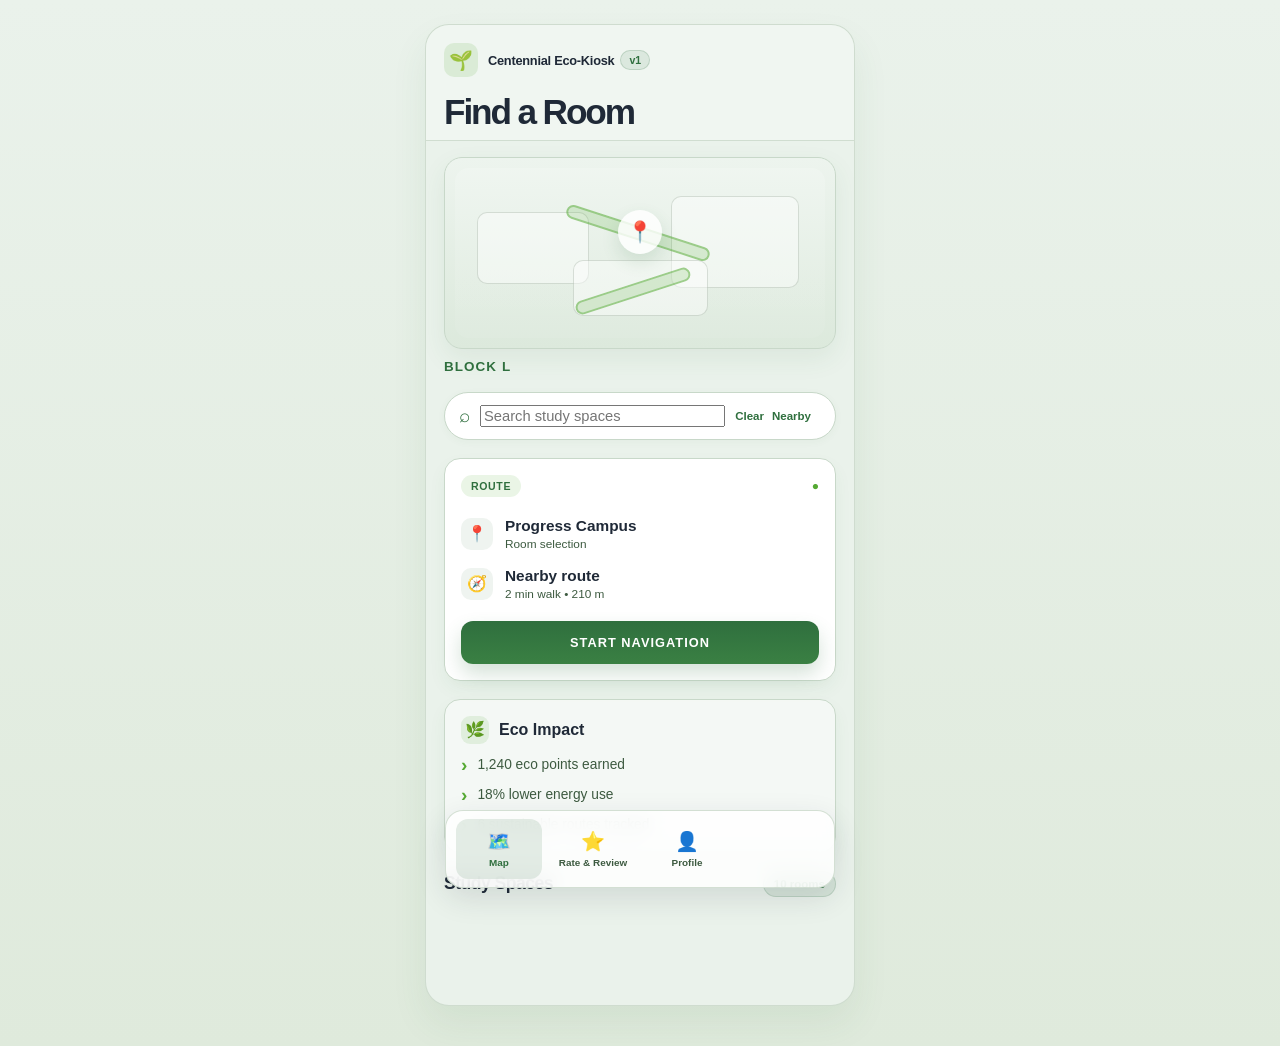
==== commit 9ee8a133: "Enhance index.html with review and profile sections Added sections for Rate & Review and Profile, in" ====
--- a/Hackathon-main/Hackathon-main/index.html
+++ b/Hackathon-main/Hackathon-main/index.html
@@ -5,6 +5,7 @@
   <meta name="viewport" content="width=device-width, initial-scale=1.0" />
   <title>Centennial Eco-Kiosk Navigation & Booking</title>
   <link rel="stylesheet" href="style.css" />
+  <link rel="icon" type="image/svg+xml" href="data:image/svg+xml,<svg xmlns='http://www.w3.org/2000/svg' viewBox='0 0 100 100'><text y='75' font-size='75' font-weight='bold' fill='%2355a933'>🌱</text></svg>" />
 </head>
 <body>
   <div class="eco-app">
@@ -41,11 +42,12 @@
 
       <section class="search-bar" aria-label="Search field">
         <span class="search-icon">⌕</span>
-        <span class="search-placeholder">Search study spaces</span>
+        <input type="text" id="searchInput" class="search-placeholder" placeholder="Search study spaces" />
         <div class="search-actions">
-          <span>Clear</span>
+          <span onclick="clearSearch()">Clear</span>
           <span>Nearby</span>
         </div>
+        <div id="searchDropdown" class="search-dropdown" aria-live="polite"></div>
       </section>
 
       <section class="info-card destination-card" aria-label="Destination details">
@@ -97,23 +99,58 @@
     </main>
 
     <nav class="bottom-nav" aria-label="Bottom navigation">
-      <button type="button" class="nav-item active">
+      <button type="button" class="nav-item active" onclick="showSection('map-section')">
         <span class="nav-icon">🗺️</span>
         <span>Map</span>
       </button>
-      <button type="button" class="nav-item">
+      <button type="button" class="nav-item" onclick="showSection('review-section')">
         <span class="nav-icon">⭐</span>
-        <span>Eco-Points</span>
+        <span>Rate & Review</span>
       </button>
-      <button type="button" class="nav-item">
-        <span class="nav-icon">🎁</span>
-        <span>Rewards</span>
-      </button>
-      <button type="button" class="nav-item">
+      <button type="button" class="nav-item" onclick="showSection('profile-section')">
         <span class="nav-icon">👤</span>
         <span>Profile</span>
       </button>
     </nav>
+
+    <!-- Rate & Review Section (Hidden by default) -->
+    <div id="review-section" class="section-panel" style="display: none;">
+      <div class="section-header">
+        <h2>Rate & Review</h2>
+        <p>Share your feedback about study spaces</p>
+      </div>
+      <div class="rating-container">
+        <div class="stars-row">
+          <span class="star" data-rating="1" onclick="setRating(1)">★</span>
+          <span class="star" data-rating="2" onclick="setRating(2)">★</span>
+          <span class="star" data-rating="3" onclick="setRating(3)">★</span>
+          <span class="star" data-rating="4" onclick="setRating(4)">★</span>
+          <span class="star" data-rating="5" onclick="setRating(5)">★</span>
+        </div>
+        <p id="ratingText" class="rating-text">Select a rating</p>
+      </div>
+      <textarea id="reviewComment" class="review-textarea" placeholder="Share your thoughts about this study space..."></textarea>
+      <button type="button" class="submit-review-btn" onclick="submitReview()">Submit Review</button>
+    </div>
+
+    <!-- Profile Section (Hidden by default) -->
+    <div id="profile-section" class="section-panel" style="display: none;">
+      <div class="section-header">
+        <h2>My Profile</h2>
+      </div>
+      <div class="profile-card">
+        <div class="avatar-placeholder">👤</div>
+        <div class="profile-info">
+          <h3>Student Name</h3>
+          <p>Student ID: 301234567</p>
+          <p>Email: student@centennialcollege.ca</p>
+          <p>Eco Points: 1,240</p>
+        </div>
+      </div>
+    </div>
+
+    <!-- Map Section (Main content) -->
+    <div id="map-section" class="section-panel"></div>
   </div>
 
   <!-- Reservation Modal -->
@@ -154,5 +191,11 @@
   </div>
 
   <script src="script.js"></script>
+  <script>
+    // Initialize sections on load
+    document.addEventListener('DOMContentLoaded', function() {
+      initializeSearch();
+    });
+  </script>
 </body>
-</html>+</html>
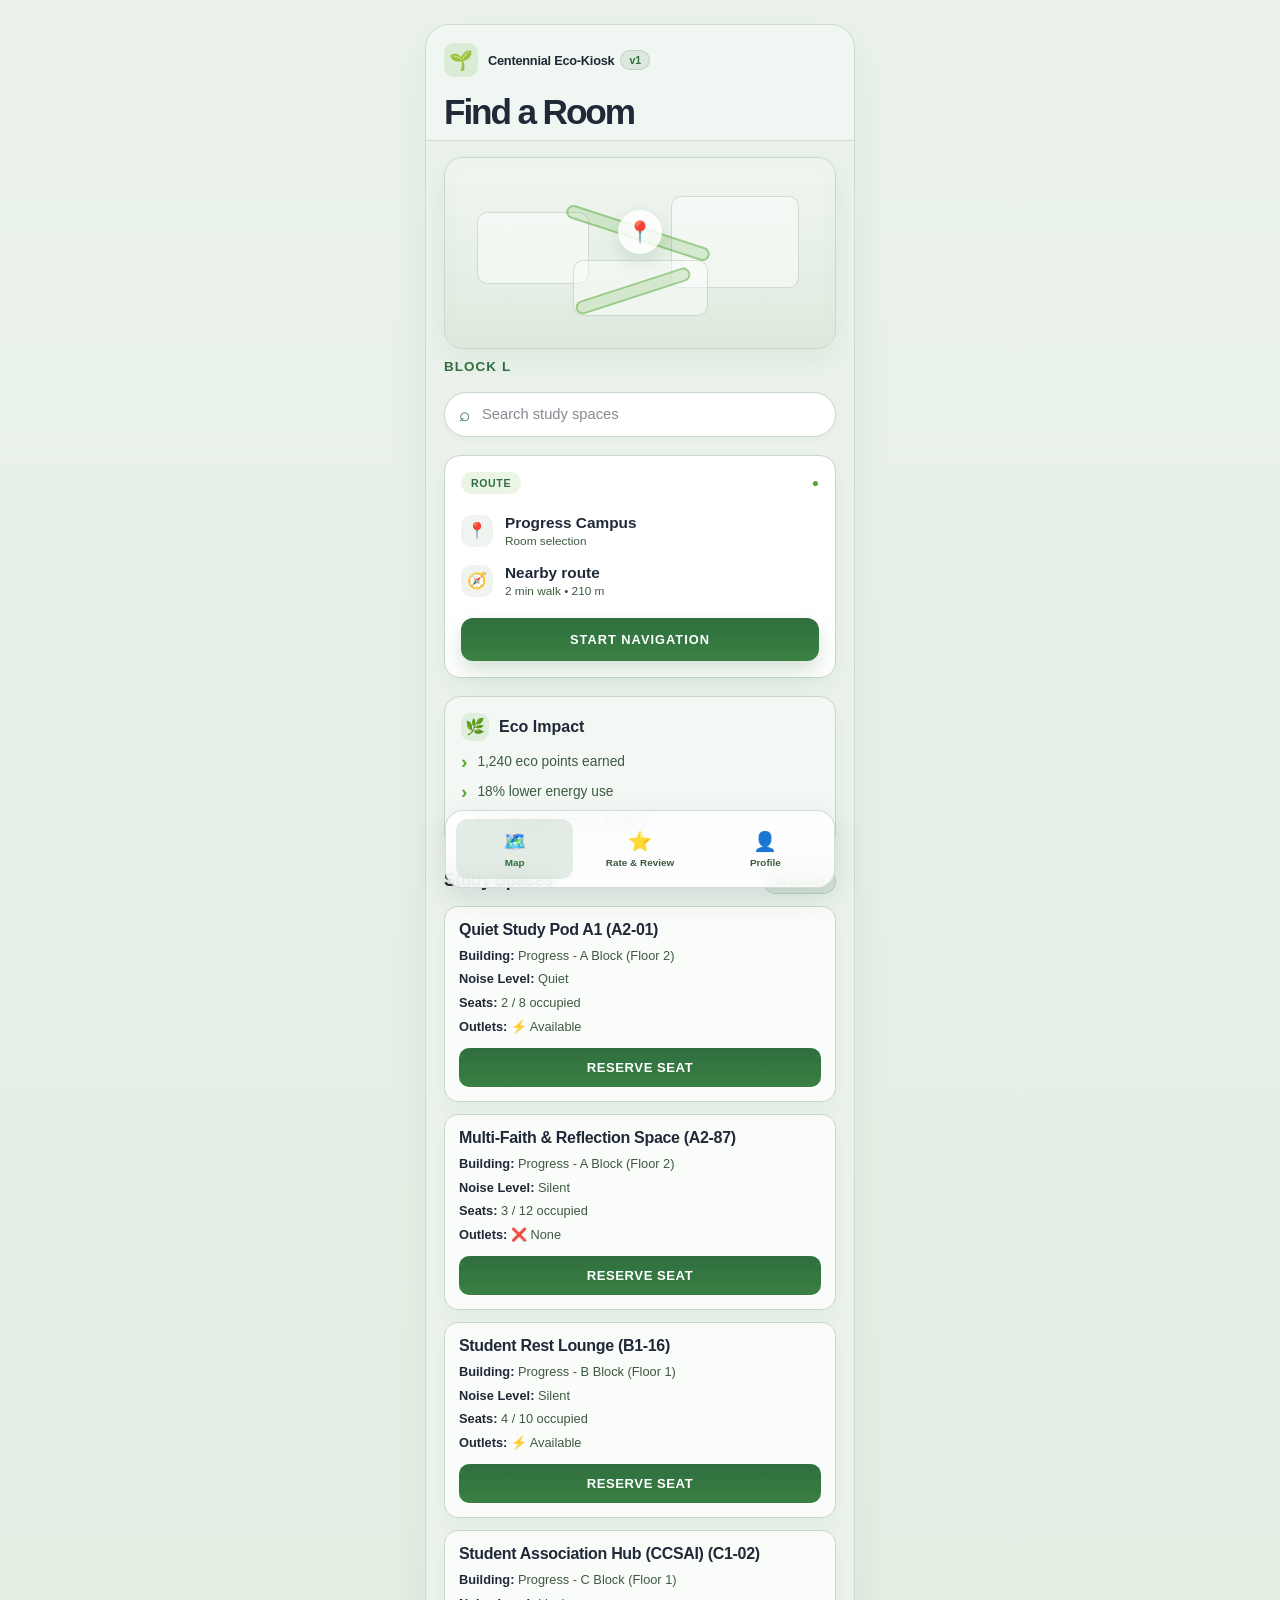
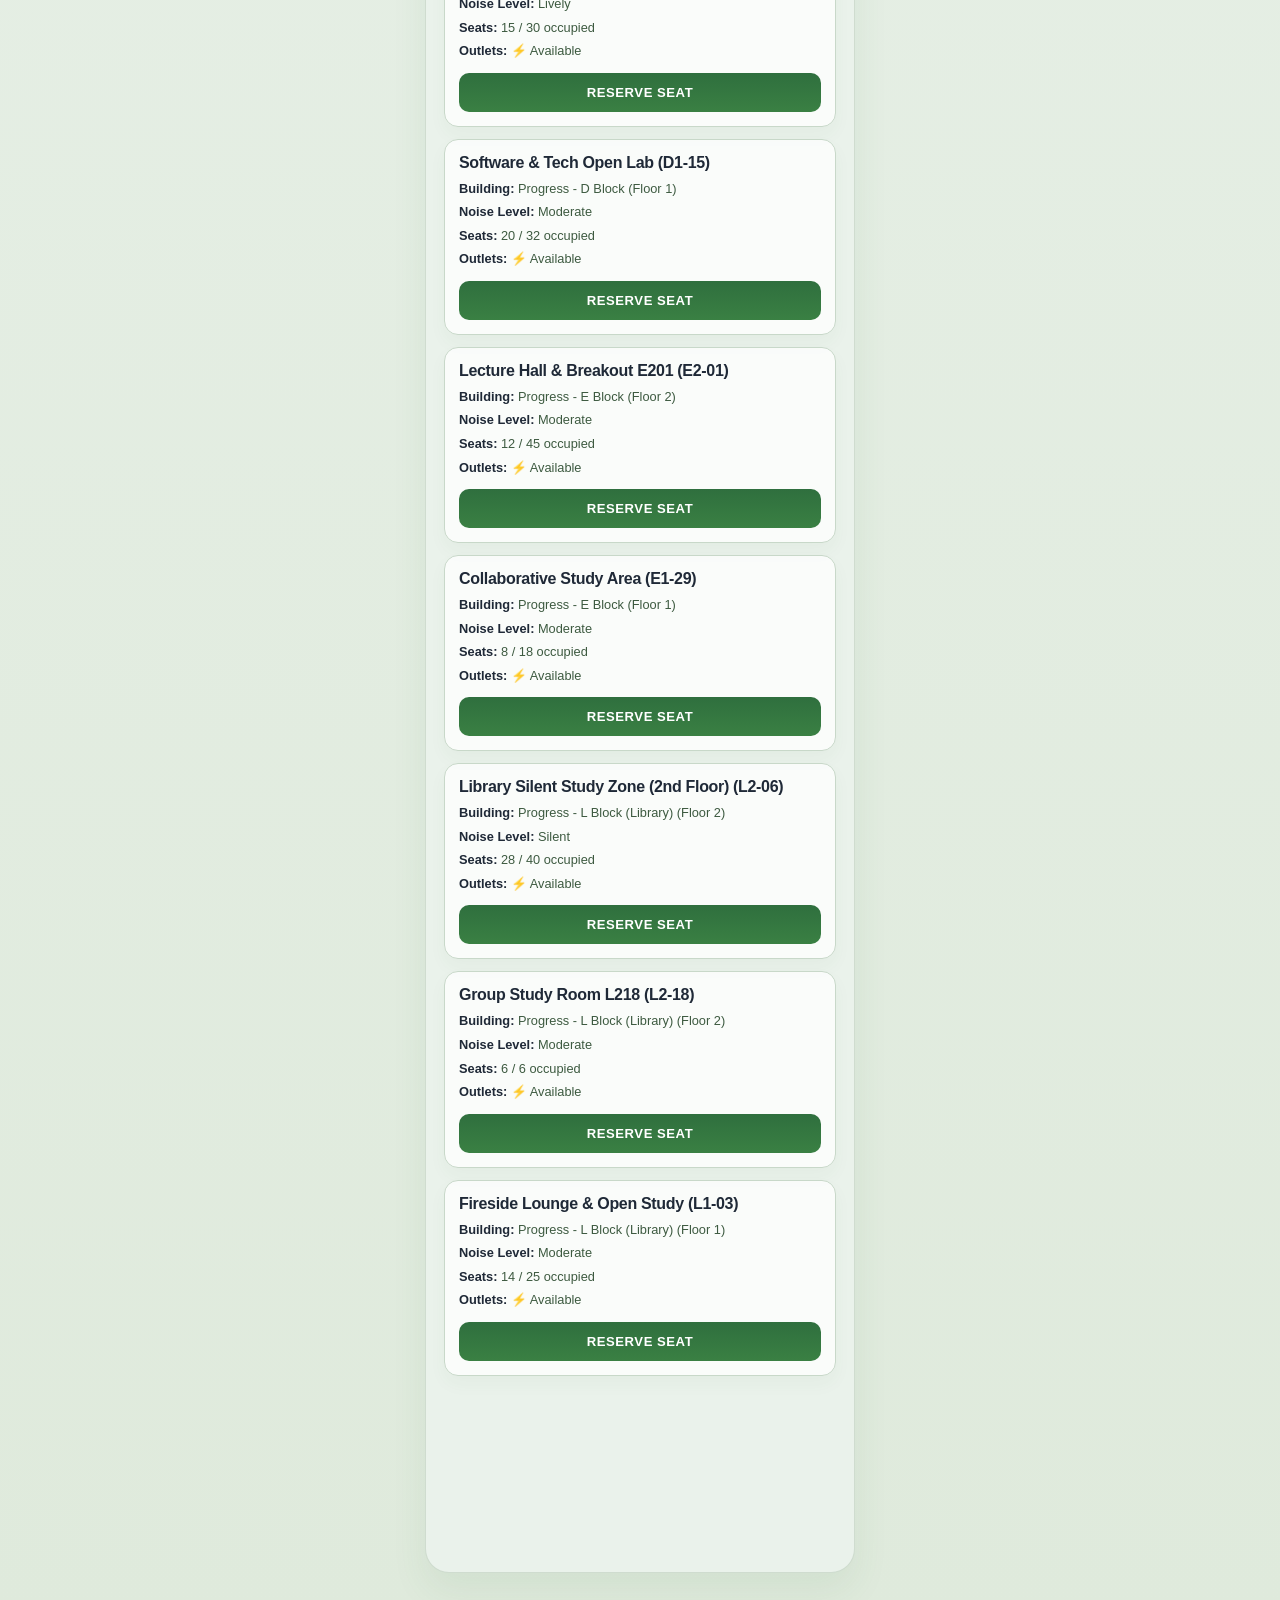
==== commit 4d328d98: "api as well" ====
--- a/Hackathon-main/Hackathon-main/index.html
+++ b/Hackathon-main/Hackathon-main/index.html
@@ -43,10 +43,6 @@
       <section class="search-bar" aria-label="Search field">
         <span class="search-icon">⌕</span>
         <input type="text" id="searchInput" class="search-placeholder" placeholder="Search study spaces" />
-        <div class="search-actions">
-          <span onclick="clearSearch()">Clear</span>
-          <span>Nearby</span>
-        </div>
         <div id="searchDropdown" class="search-dropdown" aria-live="polite"></div>
       </section>
 
@@ -72,7 +68,7 @@
           </div>
         </div>
 
-        <button type="button" class="primary-action">START NAVIGATION</button>
+        <button type="button" class="primary-action" onclick="startNavigation()">START NAVIGATION</button>
       </section>
 
       <section class="info-card impact-card" aria-label="Eco impact summary">
--- a/Hackathon-main/Hackathon-main/style.css
+++ b/Hackathon-main/Hackathon-main/style.css
@@ -241,17 +241,15 @@
 .search-placeholder {
   flex: 1;
   min-width: 0;
+  border: none;
+  outline: none;
+  background: transparent;
   color: rgba(31, 41, 55, 0.7);
   font-size: 0.92rem;
 }
 
-.search-actions {
-  display: flex;
-  align-items: center;
-  gap: 8px;
-  font-size: 0.72rem;
-  color: var(--eco-green);
-  font-weight: 700;
+.search-placeholder::placeholder {
+  color: rgba(31, 41, 55, 0.55);
 }
 
 .info-card {
@@ -604,6 +602,208 @@
   color: #fff;
 }
 
+/* ========== SEARCH DROPDOWN STYLES ========== */
+.search-bar {
+  position: relative;
+}
+
+.search-dropdown {
+  position: absolute;
+  top: 100%;
+  left: 0;
+  right: 0;
+  background: var(--eco-card);
+  border: 1px solid var(--eco-line);
+  border-top: none;
+  border-radius: 0 0 12px 12px;
+  max-height: 240px;
+  overflow-y: auto;
+  z-index: 100;
+  display: none;
+  box-shadow: 0 8px 18px rgba(47, 111, 62, 0.1);
+}
+
+.dropdown-item {
+  padding: 12px 14px;
+  border-bottom: 1px solid rgba(200, 216, 201, 0.3);
+  cursor: pointer;
+  transition: background-color 0.2s ease;
+  display: flex;
+  flex-direction: column;
+  gap: 2px;
+}
+
+.dropdown-item:last-child {
+  border-bottom: none;
+}
+
+.dropdown-item:hover {
+  background-color: rgba(85, 169, 51, 0.08);
+}
+
+.dropdown-item strong {
+  font-size: 0.88rem;
+  color: var(--eco-text);
+}
+
+.dropdown-item small {
+  font-size: 0.75rem;
+  color: var(--eco-subtle);
+}
+
+.dropdown-item.no-results {
+  text-align: center;
+  color: var(--eco-subtle);
+  font-size: 0.82rem;
+}
+
+/* ========== SECTION PANELS STYLES ========== */
+.section-panel {
+  padding: 20px 18px 80px;
+}
+
+.section-header {
+  margin-bottom: 20px;
+}
+
+.section-header h2 {
+  margin: 0 0 8px;
+  color: var(--eco-green);
+  font-size: 1.5rem;
+}
+
+.section-header p {
+  margin: 0;
+  color: var(--eco-subtle);
+  font-size: 0.9rem;
+}
+
+/* ========== RATING COMPONENT STYLES ========== */
+.rating-container {
+  background: var(--eco-card);
+  border: 1px solid var(--eco-line);
+  border-radius: 16px;
+  padding: 20px;
+  margin-bottom: 18px;
+  text-align: center;
+}
+
+.stars-row {
+  display: flex;
+  justify-content: center;
+  gap: 12px;
+  margin-bottom: 14px;
+}
+
+.star {
+  font-size: 2.2rem;
+  cursor: pointer;
+  color: #ddd;
+  transition: all 0.2s ease;
+  display: inline-block;
+}
+
+.star:hover {
+  color: var(--eco-leaf);
+  transform: scale(1.1);
+}
+
+.star.active {
+  color: var(--eco-leaf);
+}
+
+.rating-text {
+  margin: 0;
+  color: var(--eco-subtle);
+  font-size: 0.9rem;
+  font-weight: 600;
+}
+
+/* ========== REVIEW TEXTAREA STYLES ========== */
+.review-textarea {
+  width: 100%;
+  min-height: 120px;
+  padding: 12px;
+  border: 1px solid var(--eco-line);
+  border-radius: 12px;
+  background: #f8faf8;
+  color: var(--eco-text);
+  font-family: inherit;
+  font-size: 0.9rem;
+  resize: vertical;
+  outline: none;
+  margin-bottom: 16px;
+}
+
+.review-textarea:focus {
+  border-color: var(--eco-green);
+  box-shadow: 0 0 0 3px rgba(47, 111, 62, 0.12);
+}
+
+.review-textarea::placeholder {
+  color: rgba(31, 41, 55, 0.5);
+}
+
+/* ========== REVIEW SUBMIT BUTTON ========== */
+.submit-review-btn {
+  width: 100%;
+  height: 50px;
+  background: linear-gradient(180deg, var(--eco-green) 0%, var(--eco-green-strong) 100%);
+  color: white;
+  border: none;
+  border-radius: 12px;
+  font-weight: 800;
+  font-size: 0.9rem;
+  letter-spacing: 0.04em;
+  text-transform: uppercase;
+  cursor: pointer;
+  transition: transform 0.1s ease;
+}
+
+.submit-review-btn:active {
+  transform: scale(0.98);
+}
+
+/* ========== PROFILE CARD STYLES ========== */
+.profile-card {
+  background: var(--eco-card);
+  border: 1px solid var(--eco-line);
+  border-radius: 16px;
+  padding: 20px;
+  display: flex;
+  gap: 16px;
+  align-items: center;
+}
+
+.avatar-placeholder {
+  width: 80px;
+  height: 80px;
+  min-width: 80px;
+  border-radius: 50%;
+  background: rgba(85, 169, 51, 0.14);
+  display: flex;
+  align-items: center;
+  justify-content: center;
+  font-size: 2.5rem;
+}
+
+.profile-info h3 {
+  margin: 0 0 8px;
+  font-size: 1.1rem;
+  color: var(--eco-text);
+}
+
+.profile-info p {
+  margin: 6px 0;
+  font-size: 0.85rem;
+  color: var(--eco-subtle);
+}
+
+/* ========== NAVIGATION BAR UPDATES ========== */
+.bottom-nav {
+  grid-template-columns: repeat(3, minmax(0, 1fr));
+}
+
 @media (min-width: 680px) {
   body {
     padding: 24px 0 40px;
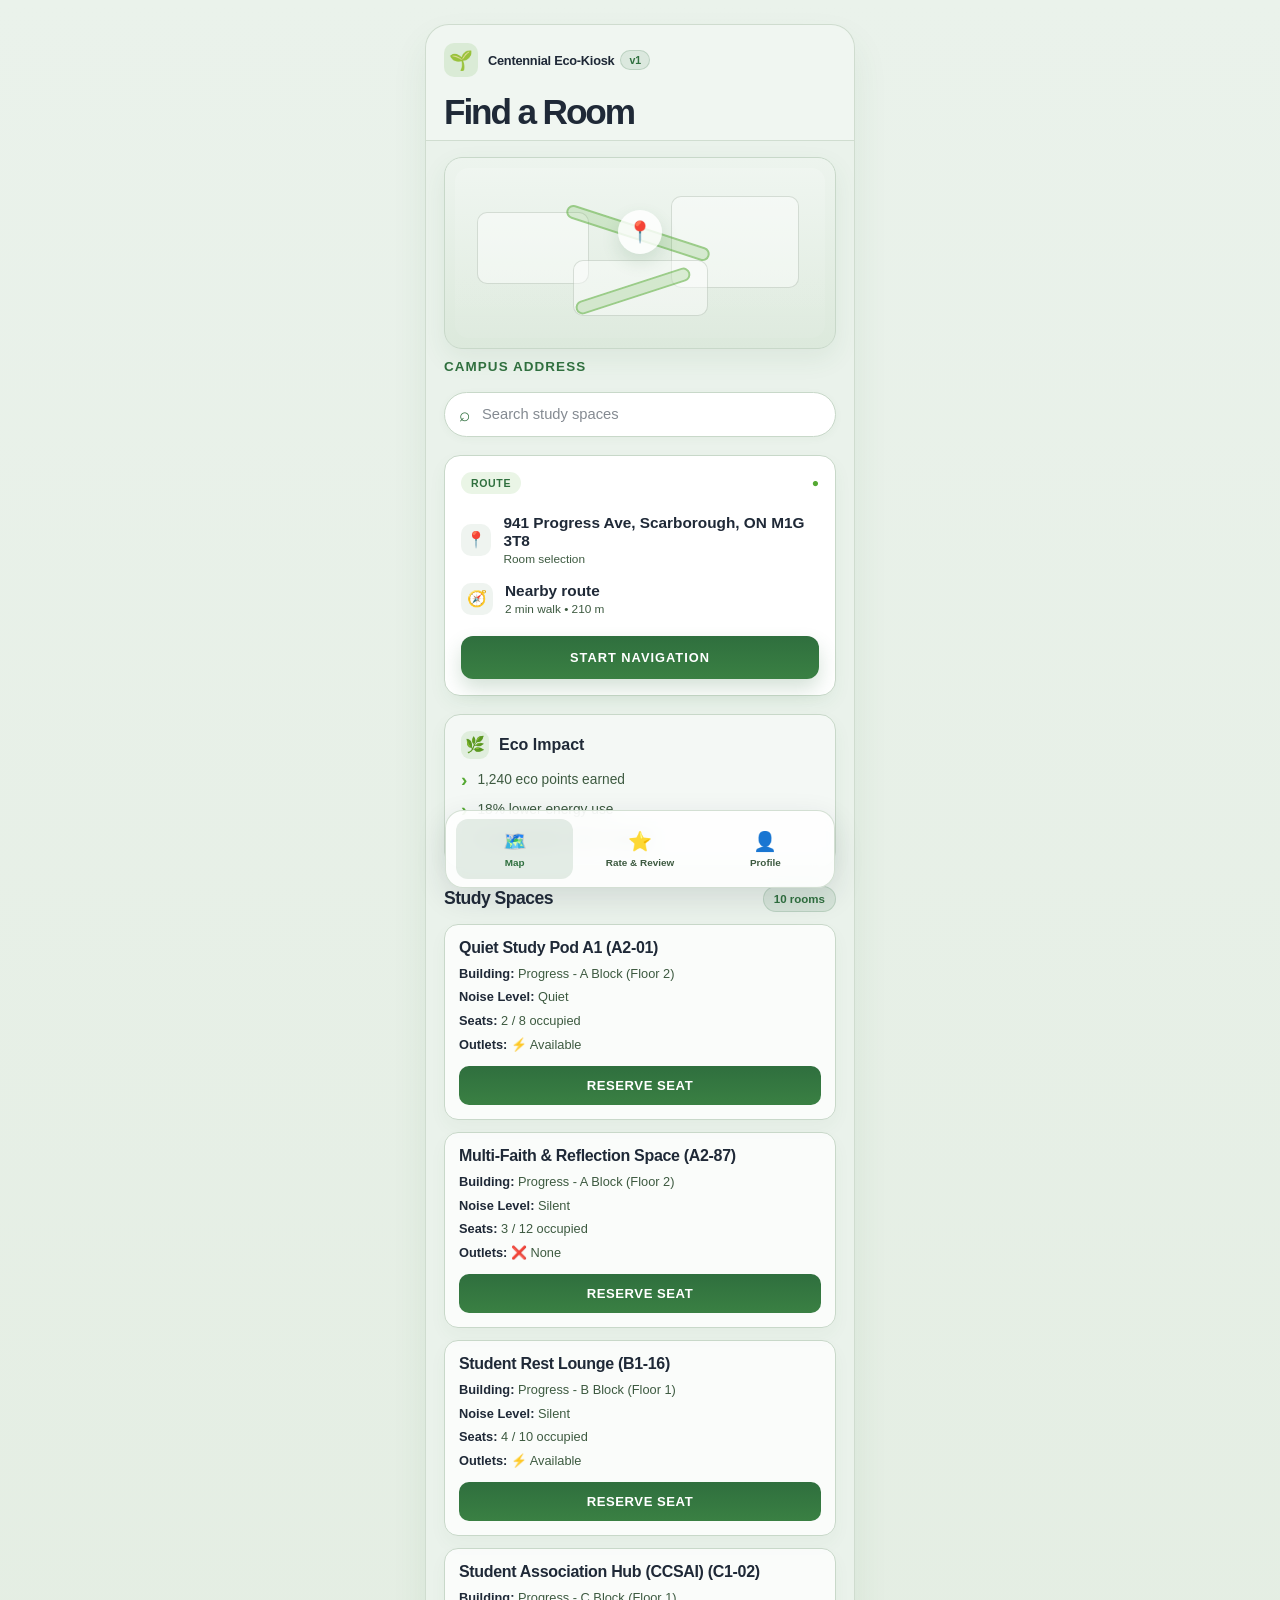
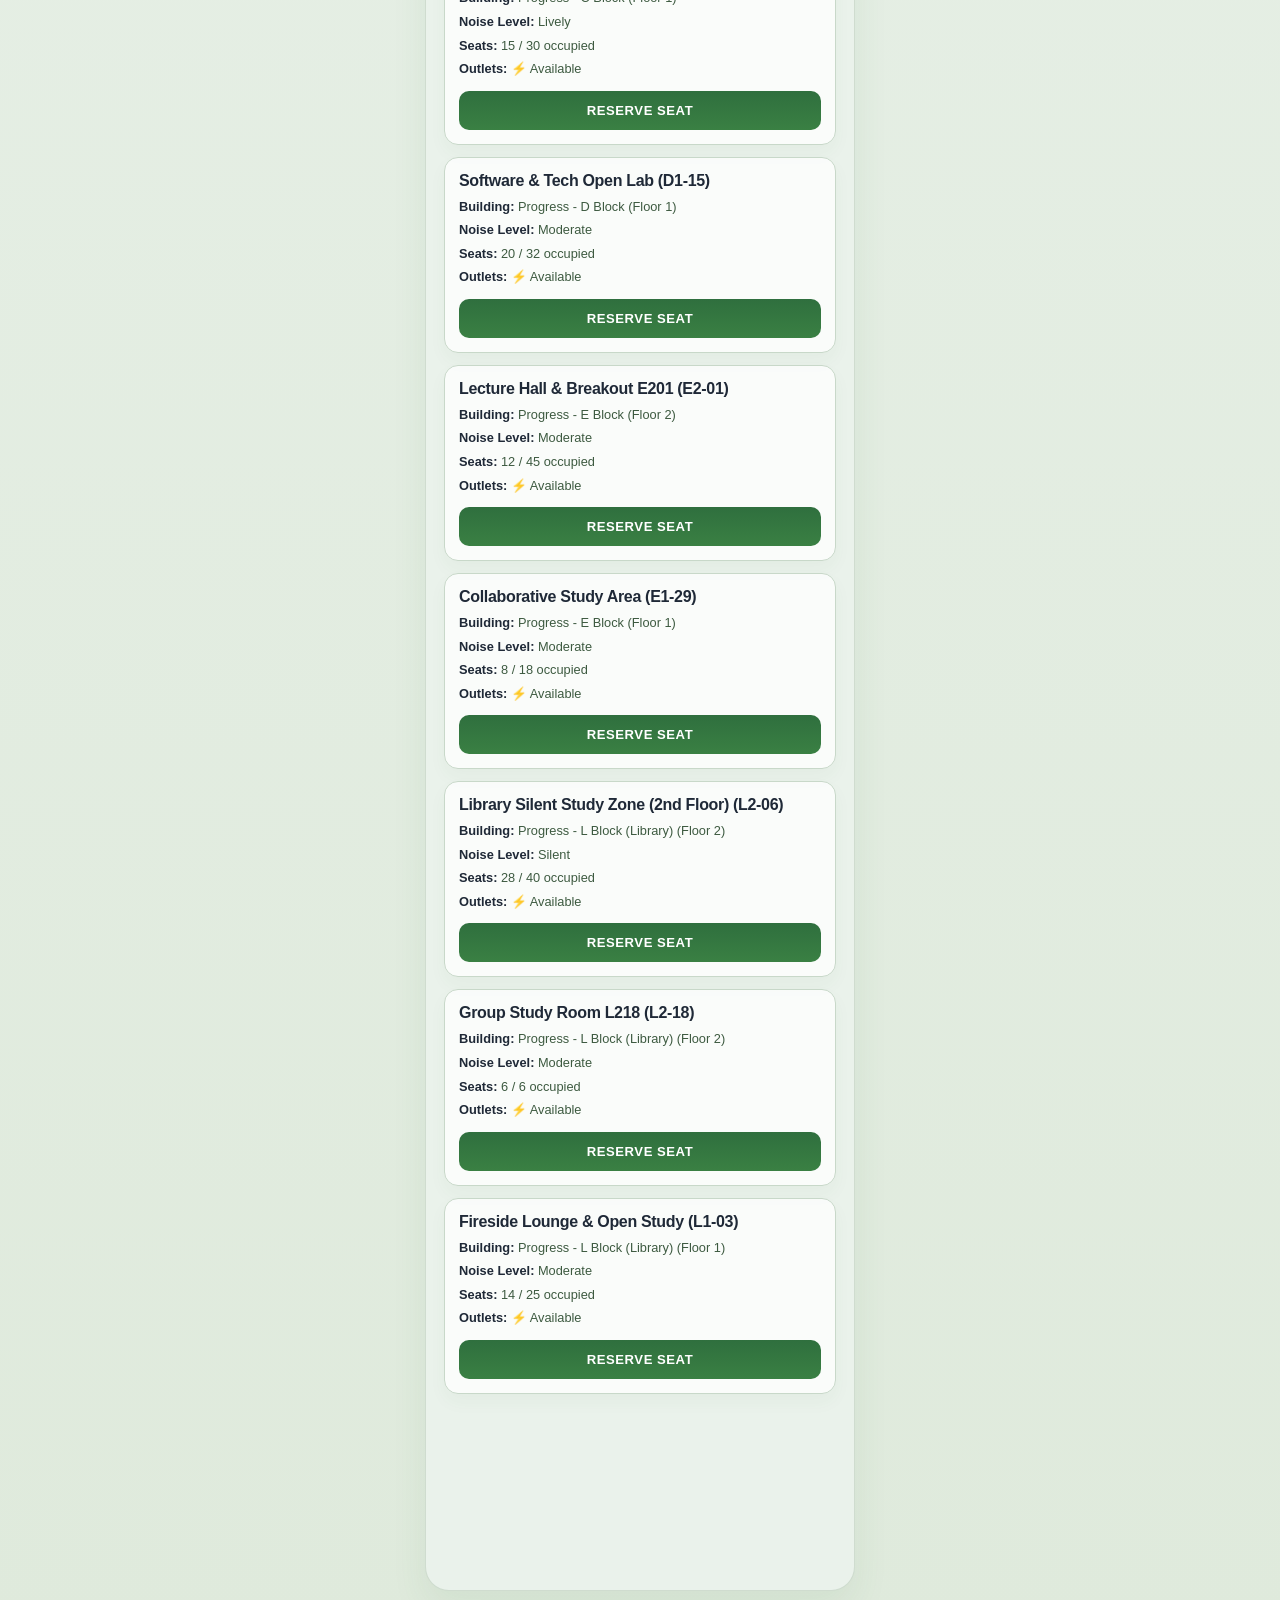
==== commit 347129c7: "update index and script.js" ====
--- a/Hackathon-main/Hackathon-main/index.html
+++ b/Hackathon-main/Hackathon-main/index.html
@@ -37,7 +37,7 @@
             <div class="route route-two"></div>
           </div>
         </div>
-        <div class="map-label">Block L</div>
+        <div class="map-label">Campus Address</div>
       </section>
 
       <section class="search-bar" aria-label="Search field">
@@ -55,7 +55,7 @@
         <div class="detail-row">
           <span class="row-icon">📍</span>
           <div class="row-copy">
-            <strong>Progress Campus</strong>
+            <strong>941 Progress Ave, Scarborough, ON M1G 3T8</strong>
             <small>Room selection</small>
           </div>
         </div>
